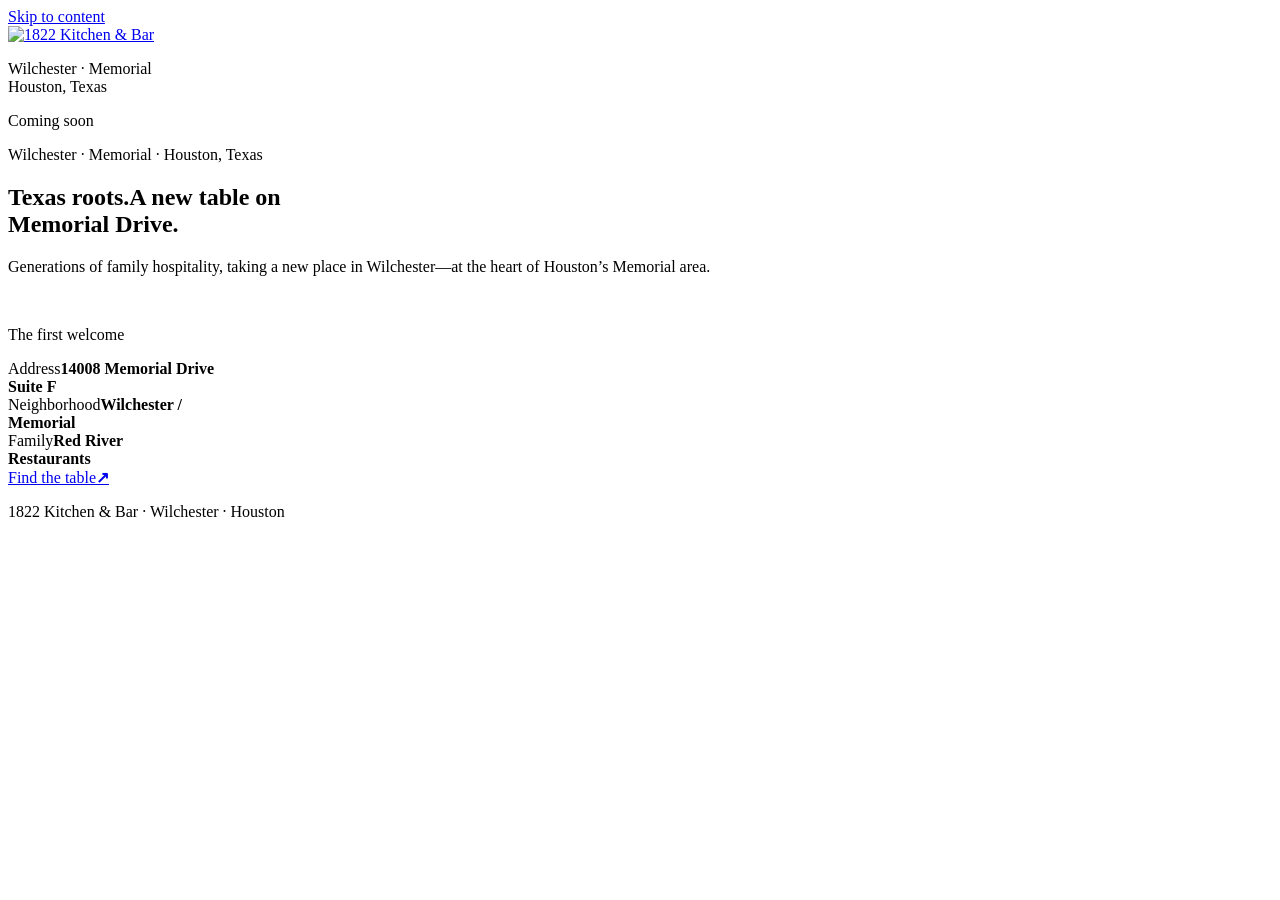
==== index.html @ 6af36ef4 "Center Wilchester in the location story" ====
<!doctype html>
<html lang="en">
<head>
  <meta charset="utf-8">
  <meta name="viewport" content="width=device-width, initial-scale=1">
  <meta name="theme-color" content="#f3efe6">
  <meta name="description" content="1822 Kitchen & Bar is coming soon to Wilchester on Memorial Drive in Houston, Texas.">
  <title>1822 Kitchen & Bar | Coming to Wilchester</title>
  <link rel="canonical" href="https://1822kitchenandbar.com/">
  <link rel="icon" href="assets/brand/favicon-drive-01.png" type="image/png">
  <link rel="preconnect" href="https://fonts.googleapis.com">
  <link rel="preconnect" href="https://fonts.gstatic.com" crossorigin>
  <link href="https://fonts.googleapis.com/css2?family=Libre+Baskerville:ital,wght@0,400;0,700;1,400&family=Manrope:wght@400;500;600&display=swap" rel="stylesheet">
  <link rel="stylesheet" href="styles.css">
</head>
<body>
  <a class="skip" href="#main">Skip to content</a>

  <main class="stage" id="main">
    <header class="masthead">
      <a class="brand" href="#main" aria-label="1822 Kitchen & Bar home">
        <img src="assets/brand/primary-badge-web.png" alt="1822 Kitchen & Bar">
      </a>
      <p class="coordinates">Wilchester · Memorial<br>Houston, Texas</p>
      <p class="opening"><span></span> Coming soon</p>
    </header>

    <section class="hero" aria-labelledby="headline">
      <div class="hero-copy">
        <p class="edition">Wilchester · Memorial · Houston, Texas</p>
        <h1 id="headline"><span>Texas roots.</span><strong>A new table on<br>Memorial Drive.</strong></h1>
        <p class="intro">Generations of family hospitality, taking a new place in Wilchester—at the heart of Houston’s Memorial area.</p>
      </div>

      <div class="portrait" data-portrait>
        <div class="portrait-surface" aria-hidden="true">
          <img src="hostess-stand.jpg" alt="" data-hostess-photo>
        </div>
        <p class="photo-note">The first welcome</p>
      </div>
    </section>

    <footer class="information">
      <div><span>Address</span><strong>14008 Memorial Drive<br>Suite F</strong></div>
      <div><span>Neighborhood</span><strong>Wilchester /<br>Memorial</strong></div>
      <div><span>Family</span><strong>Red River<br>Restaurants</strong></div>
      <a href="https://maps.google.com/?q=14008+Memorial+Drive+Suite+F+Houston+TX+77079" target="_blank" rel="noopener">
        <span>Find the table</span><b>↗</b>
      </a>
    </footer>
  </main>

  <p class="credit">1822 Kitchen &amp; Bar · Wilchester · Houston</p>
  <script src="script.js"></script>
</body>
</html>
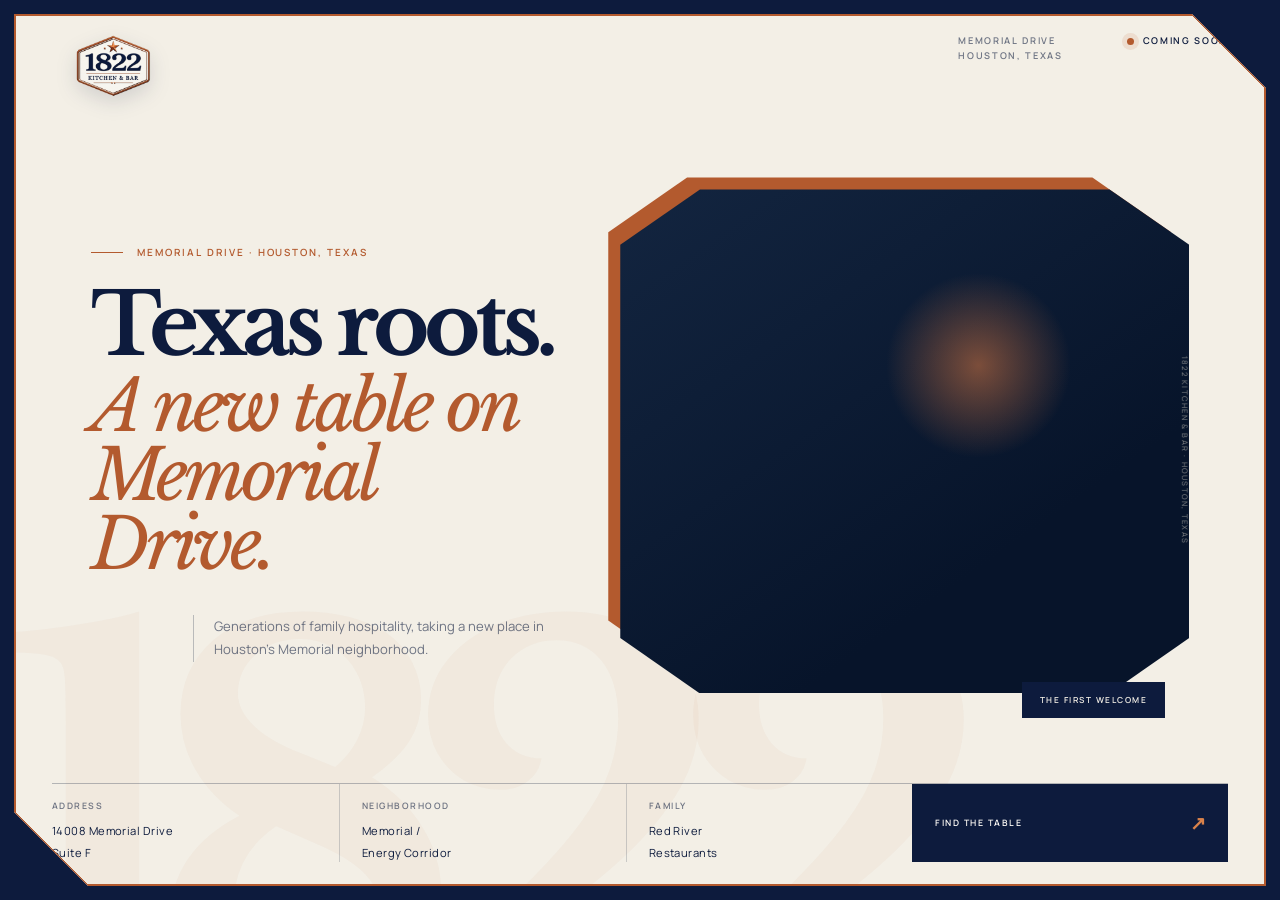
==== commit 692b11ff: "Use the official bordered badge in the header" ====
--- a/index.html
+++ b/index.html
@@ -4,8 +4,8 @@
   <meta charset="utf-8">
   <meta name="viewport" content="width=device-width, initial-scale=1">
   <meta name="theme-color" content="#f3efe6">
-  <meta name="description" content="1822 Kitchen & Bar is coming soon to Wilchester on Memorial Drive in Houston, Texas.">
-  <title>1822 Kitchen & Bar | Coming to Wilchester</title>
+  <meta name="description" content="1822 Kitchen & Bar is coming soon to Memorial Drive in Houston, Texas.">
+  <title>1822 Kitchen & Bar | Coming to Memorial</title>
   <link rel="canonical" href="https://1822kitchenandbar.com/">
   <link rel="icon" href="assets/brand/favicon-drive-01.png" type="image/png">
   <link rel="preconnect" href="https://fonts.googleapis.com">
@@ -21,15 +21,15 @@
       <a class="brand" href="#main" aria-label="1822 Kitchen & Bar home">
         <img src="assets/brand/primary-badge-web.png" alt="1822 Kitchen & Bar">
       </a>
-      <p class="coordinates">Wilchester · Memorial<br>Houston, Texas</p>
+      <p class="coordinates">Memorial Drive<br>Houston, Texas</p>
       <p class="opening"><span></span> Coming soon</p>
     </header>
 
     <section class="hero" aria-labelledby="headline">
       <div class="hero-copy">
-        <p class="edition">Wilchester · Memorial · Houston, Texas</p>
+        <p class="edition">Memorial Drive · Houston, Texas</p>
         <h1 id="headline"><span>Texas roots.</span><strong>A new table on<br>Memorial Drive.</strong></h1>
-        <p class="intro">Generations of family hospitality, taking a new place in Wilchester—at the heart of Houston’s Memorial area.</p>
+        <p class="intro">Generations of family hospitality, taking a new place in Houston’s Memorial neighborhood.</p>
       </div>
 
       <div class="portrait" data-portrait>
@@ -42,7 +42,7 @@
 
     <footer class="information">
       <div><span>Address</span><strong>14008 Memorial Drive<br>Suite F</strong></div>
-      <div><span>Neighborhood</span><strong>Wilchester /<br>Memorial</strong></div>
+      <div><span>Neighborhood</span><strong>Memorial /<br>Energy Corridor</strong></div>
       <div><span>Family</span><strong>Red River<br>Restaurants</strong></div>
       <a href="https://maps.google.com/?q=14008+Memorial+Drive+Suite+F+Houston+TX+77079" target="_blank" rel="noopener">
         <span>Find the table</span><b>↗</b>
@@ -50,7 +50,7 @@
     </footer>
   </main>
 
-  <p class="credit">1822 Kitchen &amp; Bar · Wilchester · Houston</p>
+  <p class="credit">1822 Kitchen &amp; Bar · Houston, Texas</p>
   <script src="script.js"></script>
 </body>
 </html>
--- a/styles.css
+++ b/styles.css
@@ -0,0 +1,289 @@
+:root {
+  --navy: #0d1b3d;
+  --navy-soft: #16264a;
+  --copper: #b35a2e;
+  --copper-hot: #d9824b;
+  --paper: #f3efe6;
+  --paper-light: #fffcf7;
+  --ink-muted: rgba(13, 27, 61, .58);
+  --serif: "Libre Baskerville", Georgia, serif;
+  --sans: "Manrope", Arial, sans-serif;
+}
+
+* { box-sizing: border-box; }
+html, body { margin: 0; min-height: 100%; }
+body {
+  padding: 14px;
+  color: var(--navy);
+  background: var(--navy);
+  font-family: var(--sans);
+  -webkit-font-smoothing: antialiased;
+}
+img { display: block; max-width: 100%; }
+a { color: inherit; }
+.skip { position: fixed; z-index: 20; top: 8px; left: 8px; padding: 8px 12px; background: white; transform: translateY(-150%); }
+.skip:focus { transform: none; }
+
+.stage {
+  position: relative;
+  display: grid;
+  grid-template-rows: auto 1fr auto;
+  min-height: calc(100svh - 28px);
+  overflow: hidden;
+  background: var(--paper);
+  clip-path: polygon(0 0, calc(100% - 74px) 0, 100% 74px, 100% 100%, 74px 100%, 0 calc(100% - 74px));
+}
+.stage::before {
+  content: "";
+  position: absolute;
+  z-index: 10;
+  inset: 0;
+  pointer-events: none;
+  background:
+    linear-gradient(var(--copper), var(--copper)) 0 0 / calc(100% - 74px) 2px no-repeat,
+    linear-gradient(45deg, transparent 48.8%, var(--copper) 49%, var(--copper) 51%, transparent 51.2%) 100% 0 / 74px 74px no-repeat,
+    linear-gradient(var(--copper), var(--copper)) 100% 74px / 2px calc(100% - 74px) no-repeat,
+    linear-gradient(var(--copper), var(--copper)) 74px 100% / calc(100% - 74px) 2px no-repeat,
+    linear-gradient(45deg, transparent 48.8%, var(--copper) 49%, var(--copper) 51%, transparent 51.2%) 0 100% / 74px 74px no-repeat,
+    linear-gradient(var(--copper), var(--copper)) 0 0 / 2px calc(100% - 74px) no-repeat;
+}
+.stage::after {
+  content: "1822";
+  position: absolute;
+  z-index: 0;
+  left: -2vw;
+  bottom: -10vw;
+  color: rgba(188, 94, 47, .045);
+  font: 700 min(39vw, 44rem)/.75 var(--serif);
+  letter-spacing: -.12em;
+  pointer-events: none;
+}
+
+.masthead {
+  position: relative;
+  z-index: 5;
+  display: grid;
+  grid-template-columns: 1fr auto auto;
+  align-items: start;
+  gap: clamp(24px, 5vw, 80px);
+  padding: 20px 38px 0;
+}
+.brand {
+  display: block;
+  width: 126px;
+  margin-top: -6px;
+  text-decoration: none;
+}
+.brand img {
+  width: 100%;
+  height: auto;
+  filter: drop-shadow(0 7px 10px rgba(13, 27, 61, .14));
+}
+.coordinates, .opening {
+  margin: 0;
+  font: 600 .58rem/1.6 var(--sans);
+  letter-spacing: .18em;
+  text-transform: uppercase;
+}
+.coordinates { color: var(--ink-muted); }
+.opening { display: flex; align-items: center; gap: 9px; }
+.opening span { width: 7px; height: 7px; border-radius: 50%; background: var(--copper); box-shadow: 0 0 0 5px rgba(188,94,47,.12); }
+
+.hero {
+  position: relative;
+  z-index: 2;
+  display: grid;
+  grid-template-columns: minmax(0, .9fr) minmax(500px, 1.1fr);
+  align-items: center;
+  gap: clamp(30px, 5vw, 92px);
+  padding: 20px clamp(38px, 6vw, 112px) 24px;
+}
+.hero-copy { align-self: center; padding-top: 3vh; }
+.edition {
+  display: flex;
+  align-items: center;
+  gap: 14px;
+  margin: 0 0 30px;
+  color: var(--copper);
+  font: 600 .62rem/1 var(--sans);
+  letter-spacing: .2em;
+  text-transform: uppercase;
+}
+.edition::before { content: ""; width: 32px; height: 1px; background: var(--copper); }
+h1 { margin: 0; }
+h1 span {
+  display: block;
+  margin: 0 0 .1em;
+  font: 700 clamp(3.2rem, 6.7vw, 8.2rem)/.88 var(--serif);
+  letter-spacing: -.07em;
+}
+h1 strong {
+  display: block;
+  color: var(--copper);
+  font: 400 italic clamp(2.8rem, 5.5vw, 6.7rem)/.98 var(--serif);
+  letter-spacing: -.055em;
+}
+.intro {
+  max-width: 530px;
+  margin: 36px 0 0 clamp(0px, 8vw, 130px);
+  padding-left: 20px;
+  border-left: 1px solid rgba(11,26,54,.25);
+  color: var(--ink-muted);
+  font-size: clamp(.82rem, 1vw, 1rem);
+  line-height: 1.8;
+}
+
+.portrait {
+  position: relative;
+  justify-self: end;
+  width: min(100%, 780px);
+  height: min(56vh, 580px);
+  min-height: 400px;
+  isolation: isolate;
+}
+.portrait::before {
+  content: "";
+  position: absolute;
+  z-index: -1;
+  inset: -12px 18px 18px -12px;
+  background: var(--copper);
+  clip-path: polygon(14% 0, 86% 0, 100% 11%, 100% 89%, 86% 100%, 14% 100%, 0 89%, 0 11%);
+}
+.portrait-surface {
+  position: absolute;
+  inset: 0;
+  overflow: hidden;
+  color: var(--paper-light);
+  background:
+    radial-gradient(circle at var(--glow-x, 63%) var(--glow-y, 35%), rgba(226,125,67,.52), transparent 19%),
+    linear-gradient(145deg, #132540, #07142a 70%);
+  clip-path: polygon(14% 0, 86% 0, 100% 11%, 100% 89%, 86% 100%, 14% 100%, 0 89%, 0 11%);
+}
+.portrait-surface::before {
+  content: "";
+  position: absolute;
+  inset: 0;
+  opacity: .2;
+  background-image: linear-gradient(90deg, transparent 49.8%, rgba(255,255,255,.15) 50%, transparent 50.2%), linear-gradient(transparent 49.8%, rgba(255,255,255,.1) 50%, transparent 50.2%);
+  background-size: 72px 72px;
+}
+.portrait-surface > img {
+  position: absolute;
+  z-index: 2;
+  inset: -7px;
+  width: calc(100% + 14px);
+  height: calc(100% + 14px);
+  object-fit: cover;
+  object-position: 50% 50%;
+  opacity: 0;
+  filter: saturate(.82) contrast(1.04);
+  transform: translate3d(var(--shift-x, 0), var(--shift-y, 0), 0) scale(1.018);
+  transition: opacity .7s ease, transform 1.2s cubic-bezier(.18,.72,.22,1);
+}
+.portrait.photo-ready .portrait-surface > img { opacity: 1; }
+.portrait.photo-ready .portrait-surface::after {
+  content: "";
+  position: absolute;
+  z-index: 3;
+  inset: 0;
+  background:
+    radial-gradient(circle 220px at var(--glow-x, 66%) var(--glow-y, 30%), rgba(255, 214, 170, .16), transparent 72%),
+    linear-gradient(180deg, rgba(13,27,61,.03), rgba(13,27,61,.46)),
+    radial-gradient(circle at 70% 30%, transparent, rgba(13,27,61,.22));
+  transition: background .25s linear;
+}
+.photo-note {
+  position: absolute;
+  z-index: 5;
+  right: 24px;
+  bottom: -25px;
+  margin: 0;
+  padding: 14px 18px;
+  color: var(--paper);
+  background: var(--navy);
+  font: 600 .52rem/1 var(--sans);
+  letter-spacing: .18em;
+  text-transform: uppercase;
+}
+
+.information {
+  position: relative;
+  z-index: 4;
+  display: grid;
+  grid-template-columns: repeat(3, 1fr) minmax(190px, 1.1fr);
+  margin: 0 38px 24px;
+  border-top: 1px solid rgba(11,26,54,.28);
+}
+.information > div, .information > a { padding: 18px 18px 0 0; }
+.information > div + div, .information > a { padding-left: 22px; border-left: 1px solid rgba(11,26,54,.18); }
+.information span { display: block; margin-bottom: 7px; color: var(--ink-muted); font: 600 .55rem/1 var(--sans); letter-spacing: .17em; text-transform: uppercase; }
+.information strong { font: 400 .7rem/1.55 var(--sans); letter-spacing: .04em; }
+.information > a {
+  display: flex;
+  align-items: center;
+  justify-content: space-between;
+  color: var(--paper-light);
+  background: var(--navy);
+  padding: 0 22px;
+  text-decoration: none;
+  transition: background .2s ease;
+}
+.information > a span { margin: 0; color: inherit; }
+.information > a b { color: var(--copper-hot); font-size: 1.2rem; }
+.information > a:hover { background: var(--copper); }
+.information > a:hover b { color: var(--paper-light); }
+.credit { position: fixed; right: 2px; top: 50%; margin: 0; color: rgba(238,230,216,.45); transform: translateY(-50%) rotate(90deg); transform-origin: center; font: 500 .48rem/1 var(--sans); letter-spacing: .16em; text-transform: uppercase; }
+
+@media (prefers-reduced-motion: no-preference) {
+  .masthead, .hero-copy, .portrait, .information { opacity: 0; animation: enter .9s cubic-bezier(.2,.75,.2,1) forwards; }
+  .hero-copy { animation-delay: .08s; }.portrait { animation-delay: .18s; }.information { animation-delay: .28s; }
+  .portrait-surface { animation: aperture 1.15s .18s cubic-bezier(.22,.78,.18,1) both; }
+  h1 span, h1 strong { opacity: 0; animation: headline 1s cubic-bezier(.18,.72,.22,1) forwards; }
+  h1 span { animation-delay: .12s; }
+  h1 strong { animation-delay: .22s; }
+  @keyframes enter { from { opacity: 0; transform: translateY(18px); } to { opacity: 1; transform: translateY(0); } }
+  @keyframes headline { from { opacity: 0; transform: translateY(.28em); } to { opacity: 1; transform: translateY(0); } }
+  @keyframes aperture {
+    from { clip-path: polygon(48% 48%, 52% 48%, 52% 52%, 52% 52%, 52% 52%, 48% 52%, 48% 52%, 48% 48%); }
+    to { clip-path: polygon(14% 0, 86% 0, 100% 11%, 100% 89%, 86% 100%, 14% 100%, 0 89%, 0 11%); }
+  }
+}
+
+@media (max-width: 900px) {
+  body { padding: 8px; }
+  .stage { min-height: calc(100svh - 16px); clip-path: polygon(0 0, calc(100% - 38px) 0, 100% 38px, 100% 100%, 38px 100%, 0 calc(100% - 38px)); }
+  .stage::before { background: linear-gradient(var(--copper), var(--copper)) 0 0 / calc(100% - 38px) 1px no-repeat, linear-gradient(45deg, transparent 48.4%, var(--copper) 49%, var(--copper) 51%, transparent 51.6%) 100% 0 / 38px 38px no-repeat, linear-gradient(var(--copper), var(--copper)) 100% 38px / 1px calc(100% - 38px) no-repeat, linear-gradient(var(--copper), var(--copper)) 38px 100% / calc(100% - 38px) 1px no-repeat, linear-gradient(45deg, transparent 48.4%, var(--copper) 49%, var(--copper) 51%, transparent 51.6%) 0 100% / 38px 38px no-repeat, linear-gradient(var(--copper), var(--copper)) 0 0 / 1px calc(100% - 38px) no-repeat; }
+  .masthead { grid-template-columns: 1fr auto; padding: 12px 20px 0; }
+  .brand { width: 92px; margin-top: -3px; }
+  .coordinates { display: none; }
+  .hero { grid-template-columns: 1fr; gap: 32px; padding: 24px 20px 34px; }
+  .hero-copy { padding-top: 0; }
+  .edition { margin-bottom: 20px; }
+  h1 span { font-size: clamp(3.4rem, 15vw, 5.8rem); }
+  h1 strong { font-size: clamp(2.7rem, 12vw, 4.9rem); }
+  .intro { margin: 26px 0 0 14vw; }
+  .portrait { justify-self: center; width: min(88vw, 680px); height: 48vh; min-height: 360px; }
+  .information { grid-template-columns: 1fr 1fr; margin: 0 20px 20px; }
+  .information > div:nth-child(3) { border-left: 0; }
+  .information > a { min-height: 70px; }
+  .credit { display: none; }
+}
+
+@media (max-width: 520px) {
+  .masthead { align-items: start; }
+  .opening { font-size: .52rem; }
+  .hero { padding-top: 16px; }
+  .edition { letter-spacing: .13em; }
+  h1 span { font-size: 15vw; }
+  h1 strong { font-size: 11.7vw; }
+  .intro { max-width: 280px; font-size: .75rem; }
+  .portrait { width: calc(100vw - 78px); height: 42vh; min-height: 330px; }
+  .information { grid-template-columns: 1fr 1fr; }
+  .information > div { padding-top: 14px; padding-bottom: 10px; }
+  .information > div:nth-child(3) { display: none; }
+  .information > a { grid-column: 1 / -1; border-left: 0; }
+}
+
+@media (prefers-reduced-motion: reduce) {
+  *, *::before, *::after { animation: none !important; transition: none !important; }
+}
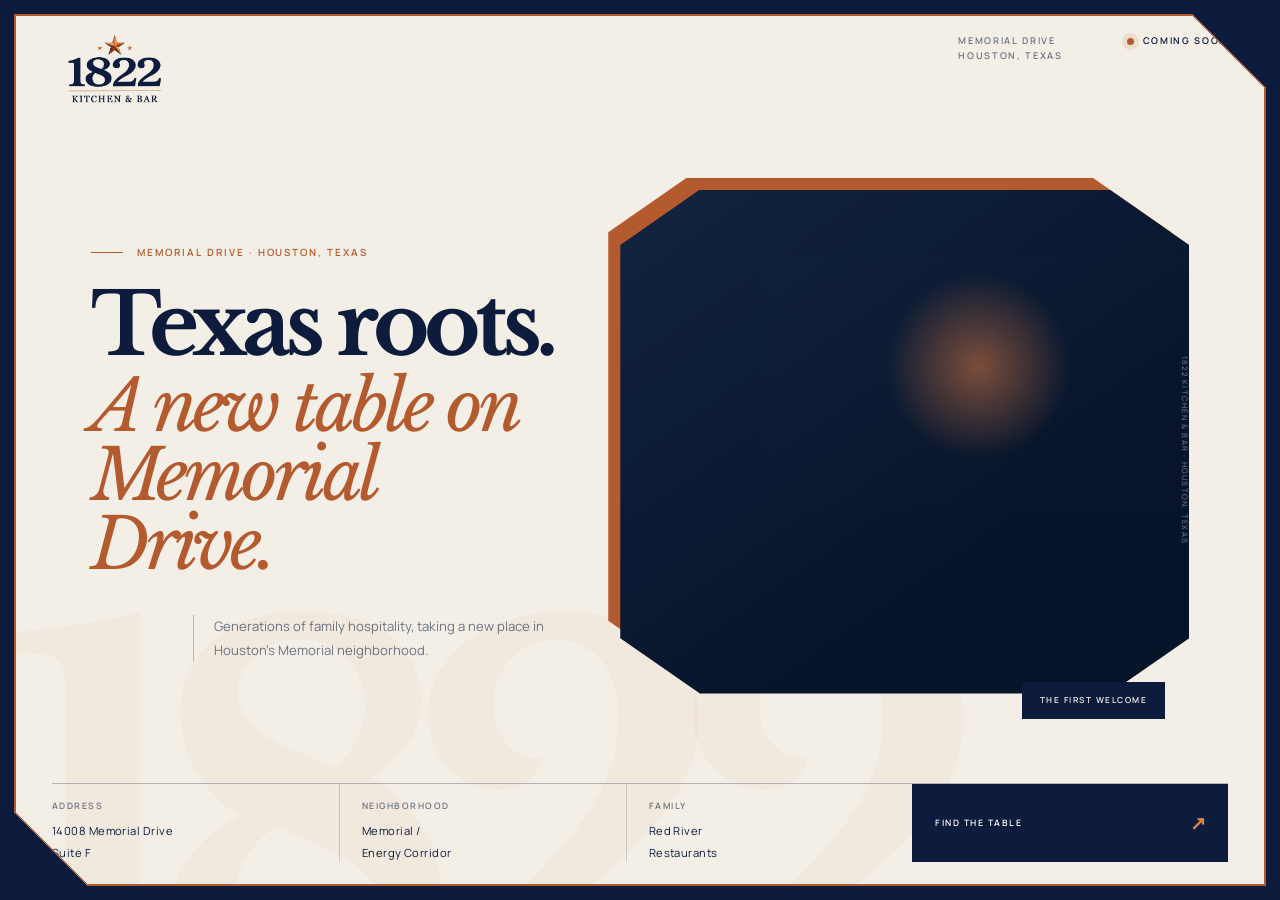
==== commit de5e11af: "Use official Drive brand-kit logo assets" ====
--- a/index.html
+++ b/index.html
@@ -19,7 +19,10 @@
   <main class="stage" id="main">
     <header class="masthead">
       <a class="brand" href="#main" aria-label="1822 Kitchen & Bar home">
-        <img src="assets/brand/primary-badge-web.png" alt="1822 Kitchen & Bar">
+        <picture>
+          <source media="(max-width: 900px)" srcset="assets/brand/mobile-01.png">
+          <img src="assets/brand/desktop-header-01.png" alt="1822 Kitchen & Bar">
+        </picture>
       </a>
       <p class="coordinates">Memorial Drive<br>Houston, Texas</p>
       <p class="opening"><span></span> Coming soon</p>
--- a/styles.css
+++ b/styles.css
@@ -70,14 +70,17 @@
 }
 .brand {
   display: block;
-  width: 126px;
-  margin-top: -6px;
+  width: 112px;
+  height: 82px;
+  margin-top: -12px;
+  overflow: hidden;
   text-decoration: none;
 }
+.brand picture { display: block; }
 .brand img {
-  width: 100%;
+  width: 350px;
+  max-width: none;
   height: auto;
-  filter: drop-shadow(0 7px 10px rgba(13, 27, 61, .14));
 }
 .coordinates, .opening {
   margin: 0;
@@ -170,15 +173,14 @@
 .portrait-surface > img {
   position: absolute;
   z-index: 2;
-  inset: -7px;
-  width: calc(100% + 14px);
-  height: calc(100% + 14px);
+  inset: 0;
+  width: 100%;
+  height: 100%;
   object-fit: cover;
   object-position: 50% 50%;
   opacity: 0;
   filter: saturate(.82) contrast(1.04);
-  transform: translate3d(var(--shift-x, 0), var(--shift-y, 0), 0) scale(1.018);
-  transition: opacity .7s ease, transform 1.2s cubic-bezier(.18,.72,.22,1);
+  transition: opacity .7s ease;
 }
 .portrait.photo-ready .portrait-surface > img { opacity: 1; }
 .portrait.photo-ready .portrait-surface::after {
@@ -186,11 +188,7 @@
   position: absolute;
   z-index: 3;
   inset: 0;
-  background:
-    radial-gradient(circle 220px at var(--glow-x, 66%) var(--glow-y, 30%), rgba(255, 214, 170, .16), transparent 72%),
-    linear-gradient(180deg, rgba(13,27,61,.03), rgba(13,27,61,.46)),
-    radial-gradient(circle at 70% 30%, transparent, rgba(13,27,61,.22));
-  transition: background .25s linear;
+  background: linear-gradient(180deg, rgba(11,26,54,.05), rgba(11,26,54,.5)), radial-gradient(circle at 70% 30%, transparent, rgba(11,26,54,.24));
 }
 .photo-note {
   position: absolute;
@@ -237,16 +235,7 @@
 @media (prefers-reduced-motion: no-preference) {
   .masthead, .hero-copy, .portrait, .information { opacity: 0; animation: enter .9s cubic-bezier(.2,.75,.2,1) forwards; }
   .hero-copy { animation-delay: .08s; }.portrait { animation-delay: .18s; }.information { animation-delay: .28s; }
-  .portrait-surface { animation: aperture 1.15s .18s cubic-bezier(.22,.78,.18,1) both; }
-  h1 span, h1 strong { opacity: 0; animation: headline 1s cubic-bezier(.18,.72,.22,1) forwards; }
-  h1 span { animation-delay: .12s; }
-  h1 strong { animation-delay: .22s; }
   @keyframes enter { from { opacity: 0; transform: translateY(18px); } to { opacity: 1; transform: translateY(0); } }
-  @keyframes headline { from { opacity: 0; transform: translateY(.28em); } to { opacity: 1; transform: translateY(0); } }
-  @keyframes aperture {
-    from { clip-path: polygon(48% 48%, 52% 48%, 52% 52%, 52% 52%, 52% 52%, 48% 52%, 48% 52%, 48% 48%); }
-    to { clip-path: polygon(14% 0, 86% 0, 100% 11%, 100% 89%, 86% 100%, 14% 100%, 0 89%, 0 11%); }
-  }
 }
 
 @media (max-width: 900px) {
@@ -254,7 +243,8 @@
   .stage { min-height: calc(100svh - 16px); clip-path: polygon(0 0, calc(100% - 38px) 0, 100% 38px, 100% 100%, 38px 100%, 0 calc(100% - 38px)); }
   .stage::before { background: linear-gradient(var(--copper), var(--copper)) 0 0 / calc(100% - 38px) 1px no-repeat, linear-gradient(45deg, transparent 48.4%, var(--copper) 49%, var(--copper) 51%, transparent 51.6%) 100% 0 / 38px 38px no-repeat, linear-gradient(var(--copper), var(--copper)) 100% 38px / 1px calc(100% - 38px) no-repeat, linear-gradient(var(--copper), var(--copper)) 38px 100% / calc(100% - 38px) 1px no-repeat, linear-gradient(45deg, transparent 48.4%, var(--copper) 49%, var(--copper) 51%, transparent 51.6%) 0 100% / 38px 38px no-repeat, linear-gradient(var(--copper), var(--copper)) 0 0 / 1px calc(100% - 38px) no-repeat; }
   .masthead { grid-template-columns: 1fr auto; padding: 12px 20px 0; }
-  .brand { width: 92px; margin-top: -3px; }
+  .brand { width: 116px; height: 59px; margin-top: -5px; }
+  .brand img { width: 154px; }
   .coordinates { display: none; }
   .hero { grid-template-columns: 1fr; gap: 32px; padding: 24px 20px 34px; }
   .hero-copy { padding-top: 0; }
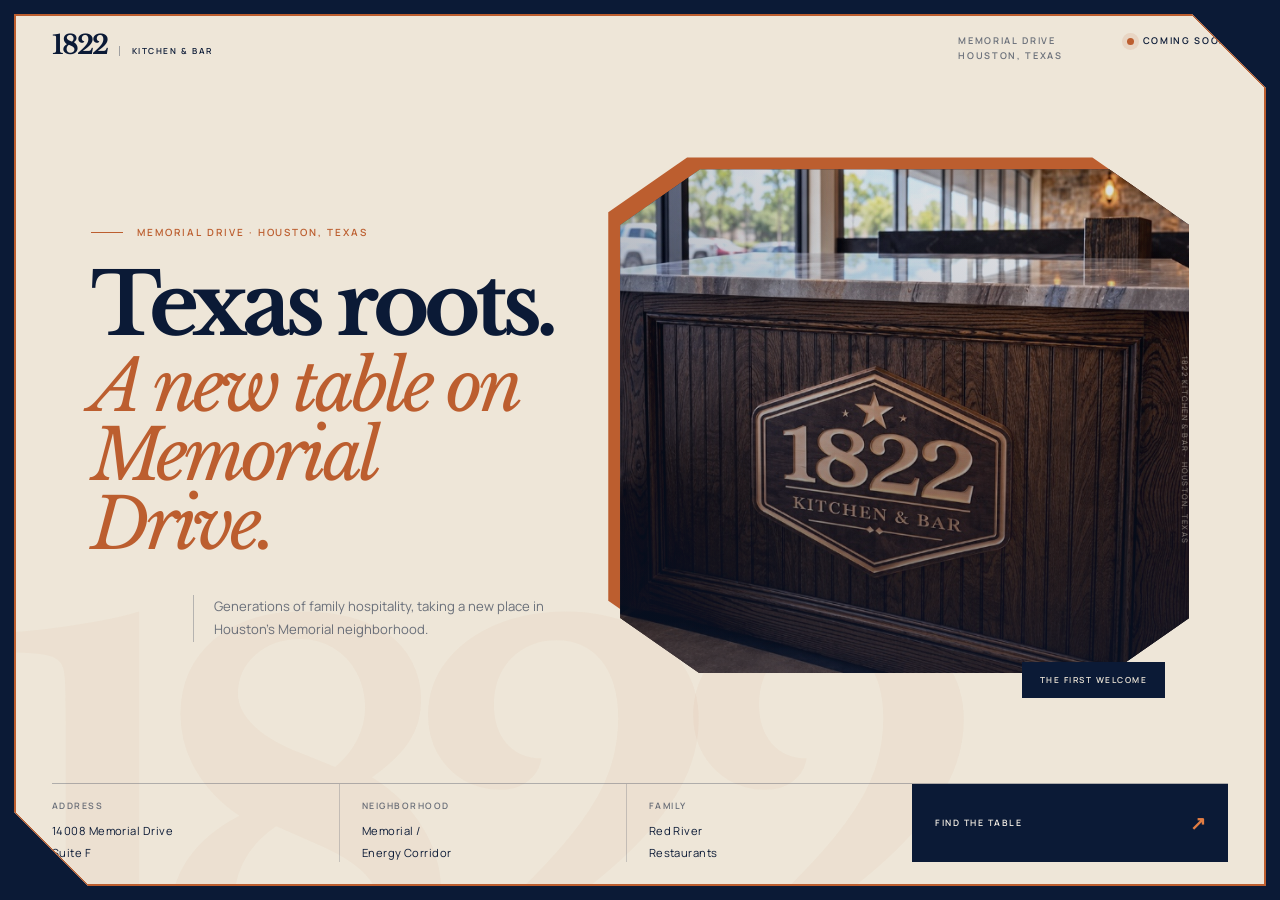
==== commit b40ff240: "Center coming-soon page on authentic storefront identity" ====
--- a/index.html
+++ b/index.html
@@ -3,11 +3,10 @@
 <head>
   <meta charset="utf-8">
   <meta name="viewport" content="width=device-width, initial-scale=1">
-  <meta name="theme-color" content="#f3efe6">
+  <meta name="theme-color" content="#eee6d8">
   <meta name="description" content="1822 Kitchen & Bar is coming soon to Memorial Drive in Houston, Texas.">
   <title>1822 Kitchen & Bar | Coming to Memorial</title>
   <link rel="canonical" href="https://1822kitchenandbar.com/">
-  <link rel="icon" href="assets/brand/favicon-drive-01.png" type="image/png">
   <link rel="preconnect" href="https://fonts.googleapis.com">
   <link rel="preconnect" href="https://fonts.gstatic.com" crossorigin>
   <link href="https://fonts.googleapis.com/css2?family=Libre+Baskerville:ital,wght@0,400;0,700;1,400&family=Manrope:wght@400;500;600&display=swap" rel="stylesheet">
@@ -19,10 +18,8 @@
   <main class="stage" id="main">
     <header class="masthead">
       <a class="brand" href="#main" aria-label="1822 Kitchen & Bar home">
-        <picture>
-          <source media="(max-width: 900px)" srcset="assets/brand/mobile-01.png">
-          <img src="assets/brand/desktop-header-01.png" alt="1822 Kitchen & Bar">
-        </picture>
+        <span class="brand-number">1822</span>
+        <span class="brand-name">Kitchen &amp; Bar</span>
       </a>
       <p class="coordinates">Memorial Drive<br>Houston, Texas</p>
       <p class="opening"><span></span> Coming soon</p>
--- a/styles.css
+++ b/styles.css
@@ -1,11 +1,11 @@
 :root {
-  --navy: #0d1b3d;
-  --navy-soft: #16264a;
-  --copper: #b35a2e;
-  --copper-hot: #d9824b;
-  --paper: #f3efe6;
-  --paper-light: #fffcf7;
-  --ink-muted: rgba(13, 27, 61, .58);
+  --navy: #0b1a36;
+  --navy-soft: #142543;
+  --copper: #bc5e2f;
+  --copper-hot: #e27d43;
+  --paper: #eee6d8;
+  --paper-light: #f7f1e7;
+  --ink-muted: rgba(11, 26, 54, .58);
   --serif: "Libre Baskerville", Georgia, serif;
   --sans: "Manrope", Arial, sans-serif;
 }
@@ -69,19 +69,15 @@
   padding: 20px 38px 0;
 }
 .brand {
-  display: block;
-  width: 112px;
-  height: 82px;
-  margin-top: -12px;
-  overflow: hidden;
+  display: inline-flex;
+  width: max-content;
+  align-items: baseline;
+  gap: 12px;
+  color: var(--navy);
   text-decoration: none;
 }
-.brand picture { display: block; }
-.brand img {
-  width: 350px;
-  max-width: none;
-  height: auto;
-}
+.brand-number { font: 700 1.65rem/.85 var(--serif); letter-spacing: -.08em; }
+.brand-name { padding-left: 12px; border-left: 1px solid rgba(11,26,54,.34); font: 600 .52rem/1.25 var(--sans); letter-spacing: .19em; text-transform: uppercase; }
 .coordinates, .opening {
   margin: 0;
   font: 600 .58rem/1.6 var(--sans);
@@ -243,8 +239,9 @@
   .stage { min-height: calc(100svh - 16px); clip-path: polygon(0 0, calc(100% - 38px) 0, 100% 38px, 100% 100%, 38px 100%, 0 calc(100% - 38px)); }
   .stage::before { background: linear-gradient(var(--copper), var(--copper)) 0 0 / calc(100% - 38px) 1px no-repeat, linear-gradient(45deg, transparent 48.4%, var(--copper) 49%, var(--copper) 51%, transparent 51.6%) 100% 0 / 38px 38px no-repeat, linear-gradient(var(--copper), var(--copper)) 100% 38px / 1px calc(100% - 38px) no-repeat, linear-gradient(var(--copper), var(--copper)) 38px 100% / calc(100% - 38px) 1px no-repeat, linear-gradient(45deg, transparent 48.4%, var(--copper) 49%, var(--copper) 51%, transparent 51.6%) 0 100% / 38px 38px no-repeat, linear-gradient(var(--copper), var(--copper)) 0 0 / 1px calc(100% - 38px) no-repeat; }
   .masthead { grid-template-columns: 1fr auto; padding: 12px 20px 0; }
-  .brand { width: 116px; height: 59px; margin-top: -5px; }
-  .brand img { width: 154px; }
+  .brand { gap: 9px; }
+  .brand-number { font-size: 1.35rem; }
+  .brand-name { padding-left: 9px; font-size: .46rem; }
   .coordinates { display: none; }
   .hero { grid-template-columns: 1fr; gap: 32px; padding: 24px 20px 34px; }
   .hero-copy { padding-top: 0; }
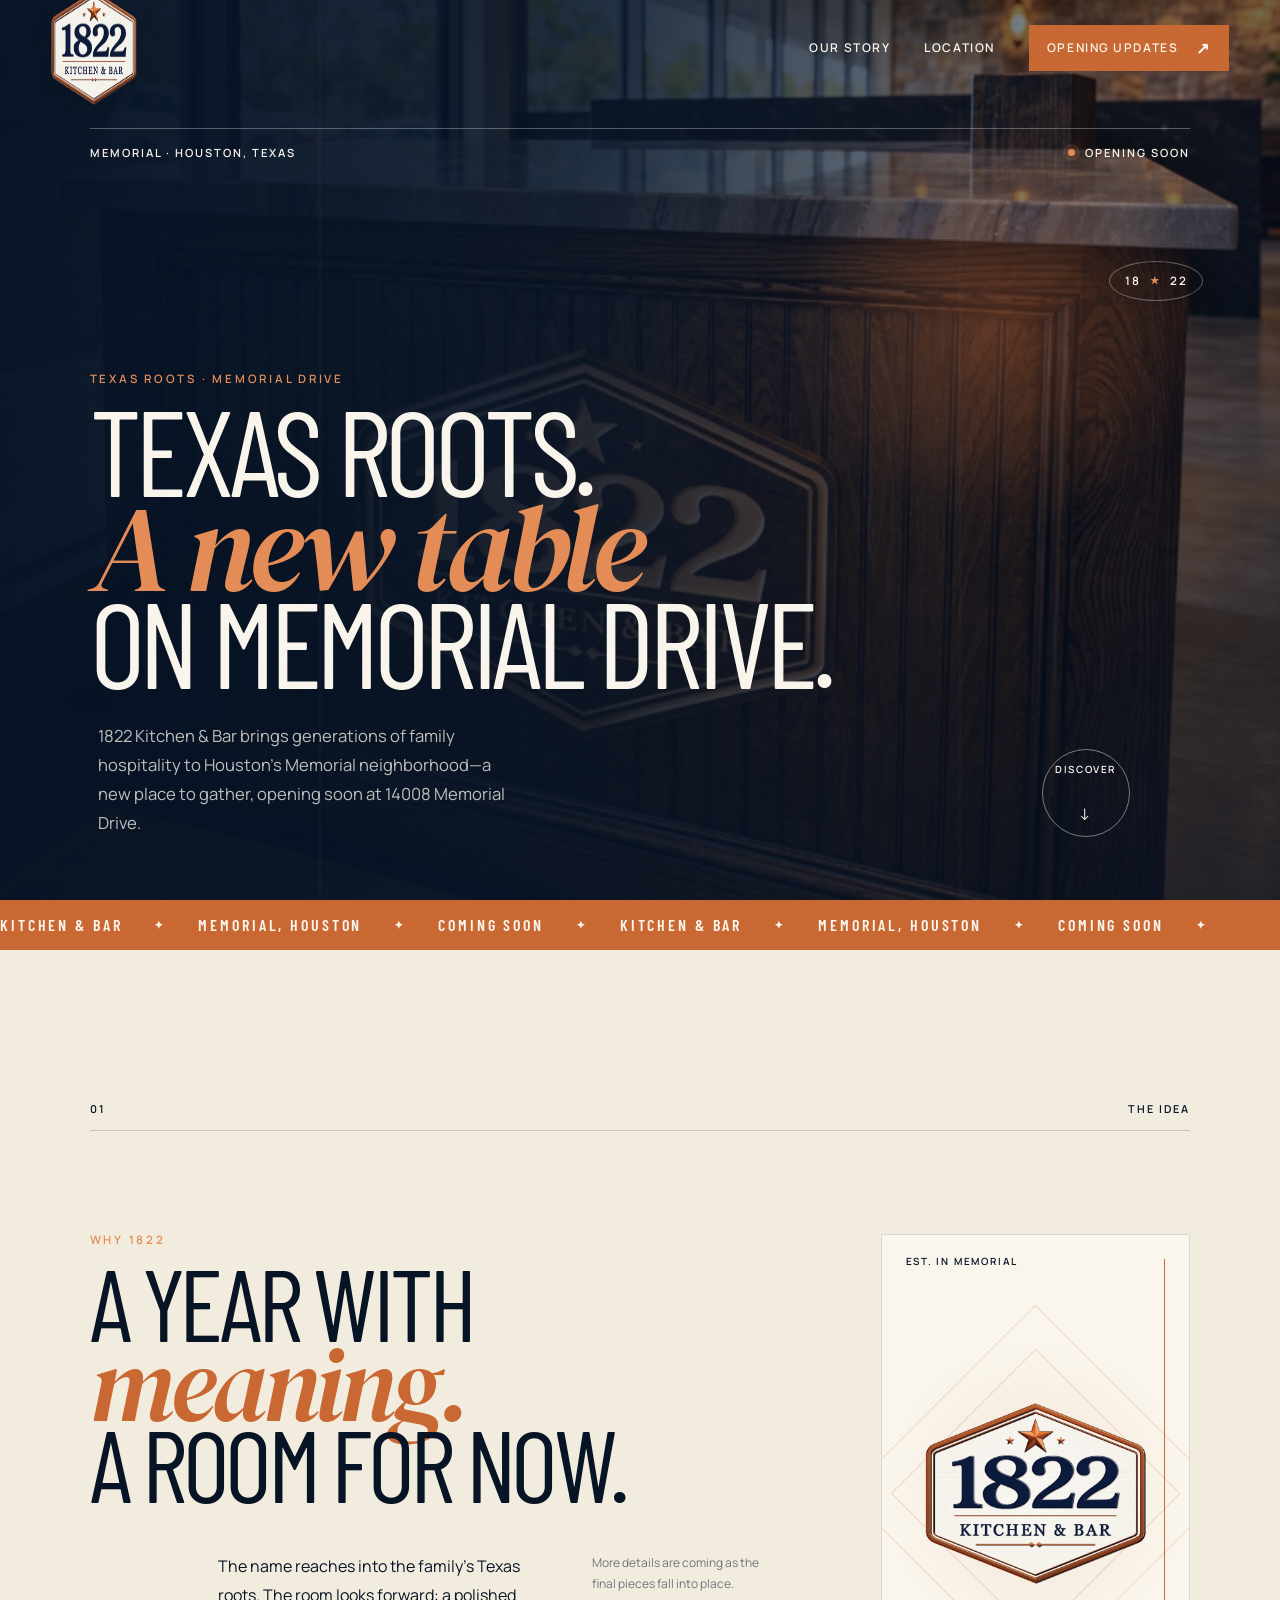
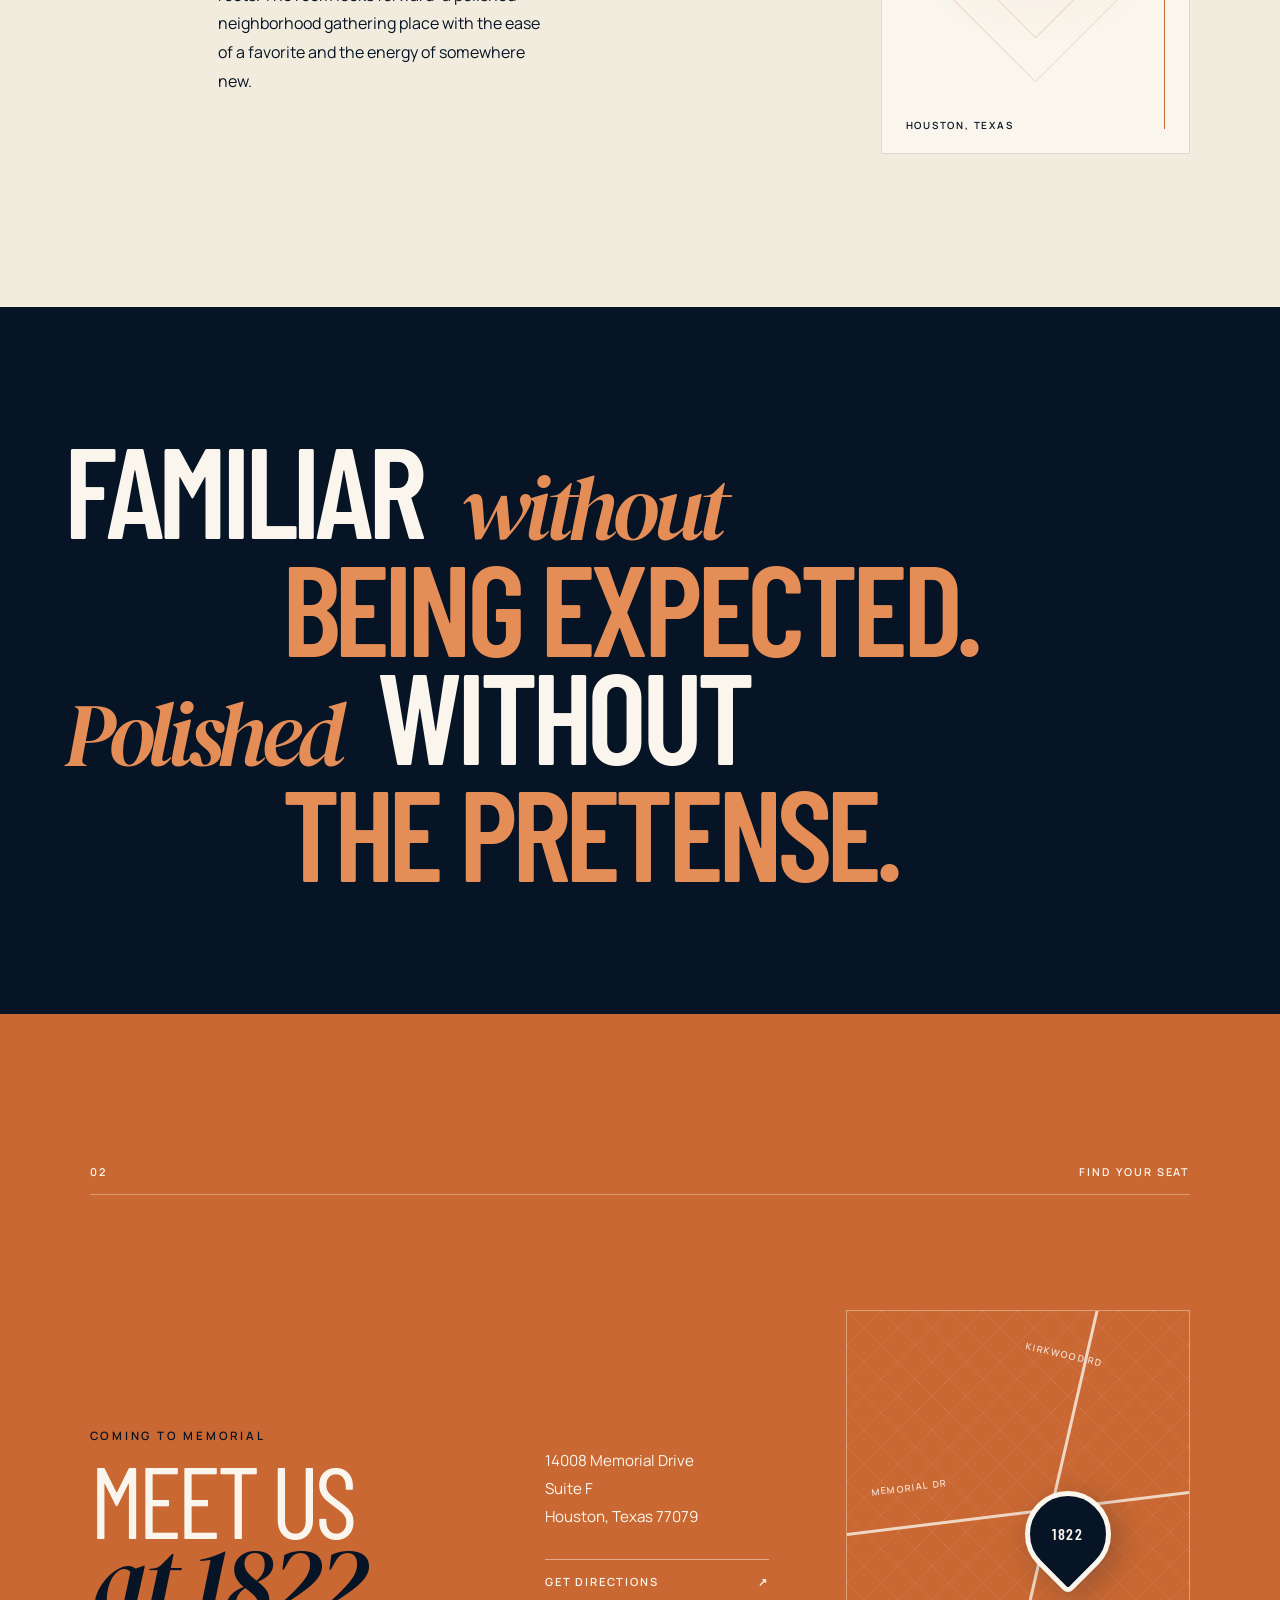
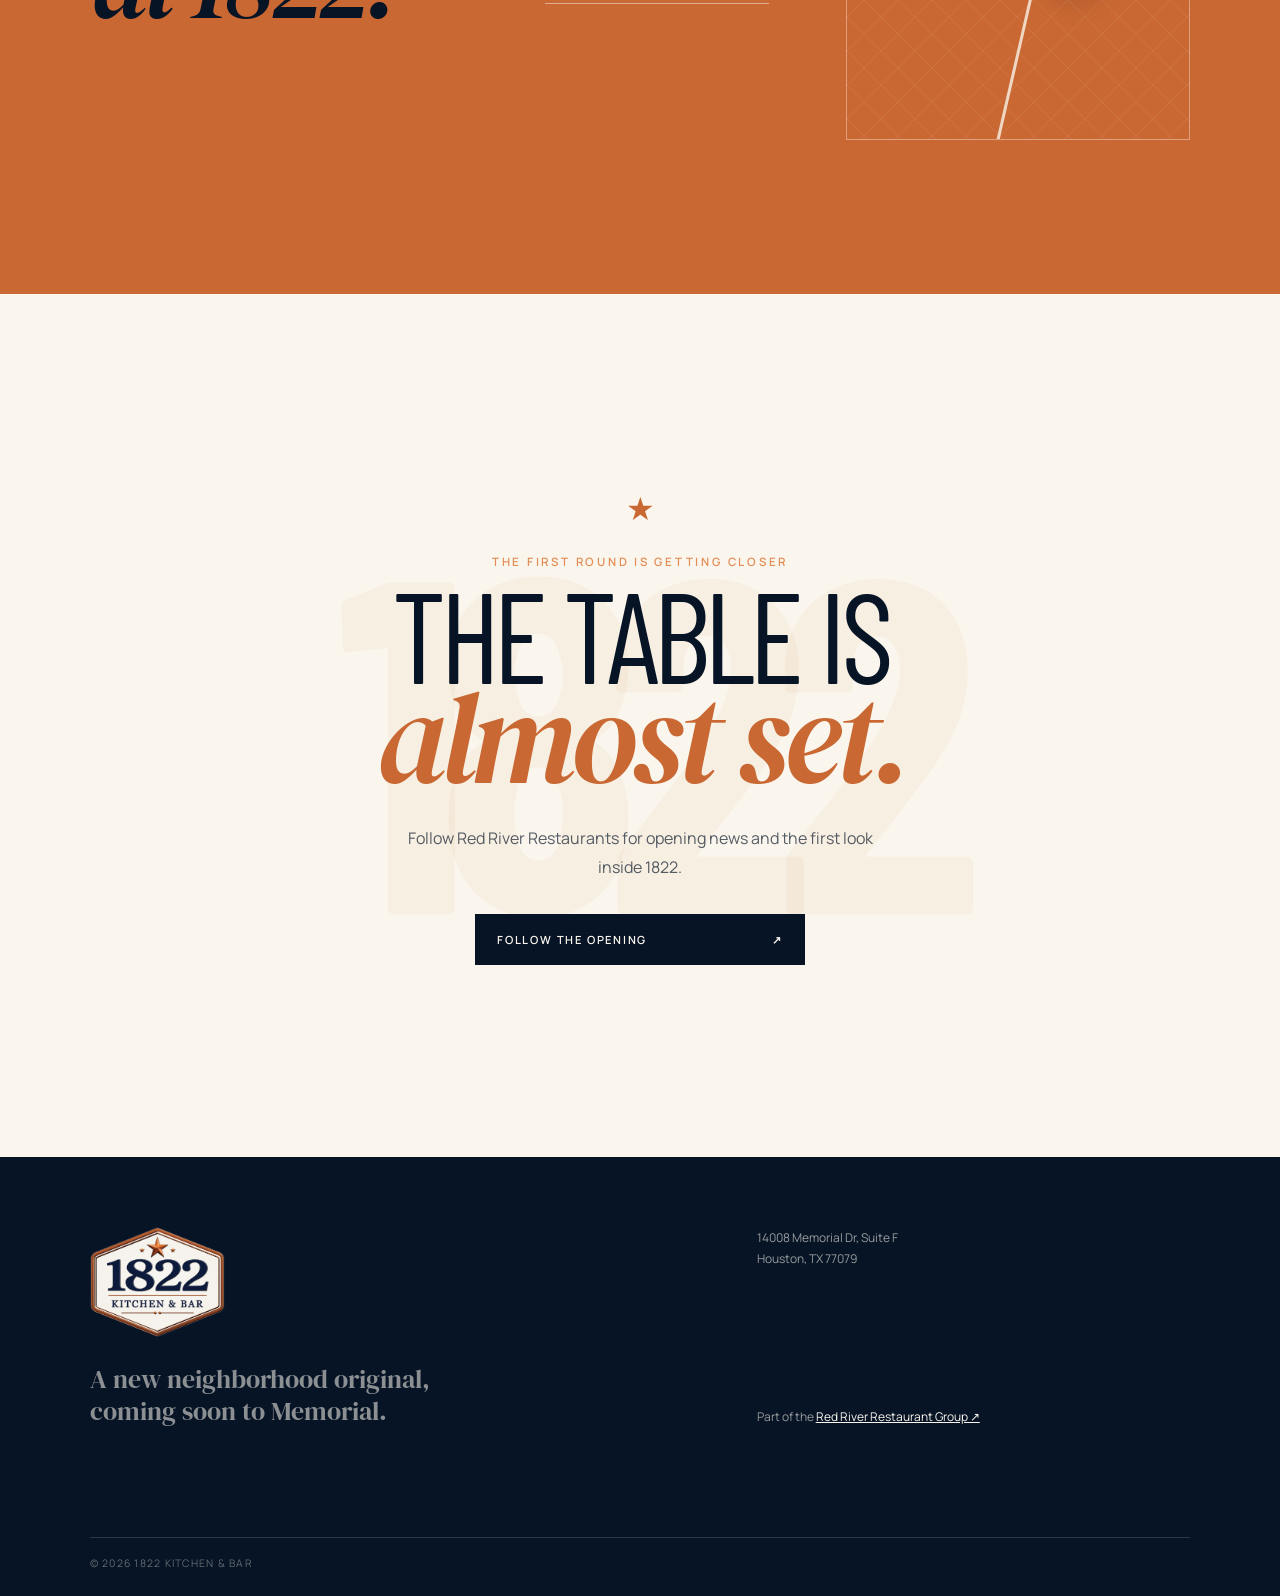
==== commit 301b10d7: "Build editorial pre-opening experience" ====
--- a/index.html
+++ b/index.html
@@ -3,54 +3,129 @@
 <head>
   <meta charset="utf-8">
   <meta name="viewport" content="width=device-width, initial-scale=1">
-  <meta name="theme-color" content="#eee6d8">
-  <meta name="description" content="1822 Kitchen & Bar is coming soon to Memorial Drive in Houston, Texas.">
-  <title>1822 Kitchen & Bar | Coming to Memorial</title>
+  <meta name="theme-color" content="#071426">
+  <meta name="description" content="1822 Kitchen & Bar is coming soon to Memorial at Kirkwood in Houston, Texas.">
+  <title>1822 Kitchen & Bar | Memorial, Houston</title>
   <link rel="canonical" href="https://1822kitchenandbar.com/">
+  <link rel="icon" href="assets/brand/favicon-32.png" type="image/png" sizes="32x32">
+  <link rel="icon" href="assets/brand/logo-icon.svg" type="image/svg+xml">
   <link rel="preconnect" href="https://fonts.googleapis.com">
   <link rel="preconnect" href="https://fonts.gstatic.com" crossorigin>
-  <link href="https://fonts.googleapis.com/css2?family=Libre+Baskerville:ital,wght@0,400;0,700;1,400&family=Manrope:wght@400;500;600&display=swap" rel="stylesheet">
+  <link href="https://fonts.googleapis.com/css2?family=Barlow+Condensed:wght@500;600;700&family=DM+Serif+Display:ital@0;1&family=Manrope:wght@400;500;600&display=swap" rel="stylesheet">
+  <script>document.documentElement.classList.add('js')</script>
   <link rel="stylesheet" href="styles.css">
 </head>
 <body>
-  <a class="skip" href="#main">Skip to content</a>
+  <a class="skip-link" href="#main">Skip to content</a>
+  <div class="grain" aria-hidden="true"></div>
 
-  <main class="stage" id="main">
-    <header class="masthead">
-      <a class="brand" href="#main" aria-label="1822 Kitchen & Bar home">
-        <span class="brand-number">1822</span>
-        <span class="brand-name">Kitchen &amp; Bar</span>
-      </a>
-      <p class="coordinates">Memorial Drive<br>Houston, Texas</p>
-      <p class="opening"><span></span> Coming soon</p>
-    </header>
+  <header class="site-header" data-header>
+    <a class="brand" href="#top" aria-label="1822 Kitchen & Bar home">
+      <img src="1822-logo.png" alt="" width="140" height="115">
+    </a>
+    <nav class="desktop-nav" aria-label="Primary navigation">
+      <a href="#story">Our story</a>
+      <a href="#location">Location</a>
+      <a class="nav-cta" href="https://redriverrestaurants.com/" target="_blank" rel="noopener">Opening updates <span>↗</span></a>
+    </nav>
+    <button class="menu-toggle" type="button" aria-expanded="false" aria-controls="mobile-nav" data-menu-toggle>
+      <span>Menu</span><i></i><i></i>
+    </button>
+  </header>
+  <nav class="mobile-nav" id="mobile-nav" aria-label="Mobile navigation" data-mobile-nav>
+    <a href="#story">Our story</a>
+    <a href="#location">Location</a>
+    <a href="https://redriverrestaurants.com/" target="_blank" rel="noopener">Opening updates ↗</a>
+  </nav>
 
-    <section class="hero" aria-labelledby="headline">
+  <main id="main">
+    <section class="hero" id="top" aria-labelledby="hero-title">
+      <div class="hero-media" role="img" aria-label="1822 Kitchen and Bar is preparing to open in Memorial">
+        <div class="hero-photo" aria-hidden="true"></div>
+        <div class="hero-wash" aria-hidden="true"></div>
+        <div class="hero-lines" aria-hidden="true"></div>
+      </div>
+      <div class="hero-topline reveal">
+        <span>Memorial · Houston, Texas</span>
+        <span class="status"><i></i> Opening soon</span>
+      </div>
       <div class="hero-copy">
-        <p class="edition">Memorial Drive · Houston, Texas</p>
-        <h1 id="headline"><span>Texas roots.</span><strong>A new table on<br>Memorial Drive.</strong></h1>
-        <p class="intro">Generations of family hospitality, taking a new place in Houston’s Memorial neighborhood.</p>
+        <p class="kicker reveal">Texas roots · Memorial Drive</p>
+        <h1 id="hero-title" class="reveal">Texas roots.<br><em>A new table</em><br>on Memorial Drive.</h1>
+        <div class="hero-bottom reveal">
+          <p>1822 Kitchen &amp; Bar brings generations of family hospitality to Houston’s Memorial neighborhood—a new place to gather, opening soon at 14008 Memorial Drive.</p>
+          <a class="circle-link" href="#story" aria-label="Discover 1822"><span>Discover</span><b aria-hidden="true">↓</b></a>
+        </div>
       </div>
+      <div class="hero-badge reveal" aria-hidden="true"><span>18</span><i>★</i><span>22</span></div>
+    </section>
 
-      <div class="portrait" data-portrait>
-        <div class="portrait-surface" aria-hidden="true">
-          <img src="hostess-stand.jpg" alt="" data-hostess-photo>
+    <div class="ticker" aria-label="1822 Kitchen and Bar, Memorial Houston, coming soon">
+      <div class="ticker-track">
+        <span>Kitchen &amp; Bar</span><i>✦</i><span>Memorial, Houston</span><i>✦</i><span>Coming Soon</span><i>✦</i>
+        <span aria-hidden="true">Kitchen &amp; Bar</span><i aria-hidden="true">✦</i><span aria-hidden="true">Memorial, Houston</span><i aria-hidden="true">✦</i><span aria-hidden="true">Coming Soon</span><i aria-hidden="true">✦</i>
+      </div>
+    </div>
+
+    <section class="story section" id="story" aria-labelledby="story-title">
+      <div class="section-index reveal"><span>01</span><span>The idea</span></div>
+      <div class="story-copy">
+        <p class="eyebrow reveal">Why 1822</p>
+        <h2 id="story-title" class="reveal">A year with<br><em>meaning.</em><br>A room for now.</h2>
+        <div class="story-note reveal">
+          <p>The name reaches into the family’s Texas roots. The room looks forward: a polished neighborhood gathering place with the ease of a favorite and the energy of somewhere new.</p>
+          <p class="fineprint">More details are coming as the final pieces fall into place.</p>
         </div>
-        <p class="photo-note">The first welcome</p>
+      </div>
+      <div class="brand-card reveal" aria-label="1822 Kitchen and Bar brand mark">
+        <span class="brand-card-label">Est. in Memorial</span>
+        <img src="1822-logo.png" alt="1822 Kitchen & Bar">
+        <span class="brand-card-rule"></span>
+        <span class="brand-card-city">Houston, Texas</span>
       </div>
     </section>
 
-    <footer class="information">
-      <div><span>Address</span><strong>14008 Memorial Drive<br>Suite F</strong></div>
-      <div><span>Neighborhood</span><strong>Memorial /<br>Energy Corridor</strong></div>
-      <div><span>Family</span><strong>Red River<br>Restaurants</strong></div>
-      <a href="https://maps.google.com/?q=14008+Memorial+Drive+Suite+F+Houston+TX+77079" target="_blank" rel="noopener">
-        <span>Find the table</span><b>↗</b>
-      </a>
-    </footer>
+    <section class="manifesto" aria-label="1822 brand statement">
+      <div class="manifesto-line reveal"><span>Familiar</span><i>without</i></div>
+      <div class="manifesto-line indent reveal"><span>being expected.</span></div>
+      <div class="manifesto-line reveal"><i>Polished</i><span>without</span></div>
+      <div class="manifesto-line indent reveal"><span>the pretense.</span></div>
+    </section>
+
+    <section class="location section" id="location" aria-labelledby="location-title">
+      <div class="section-index light reveal"><span>02</span><span>Find your seat</span></div>
+      <div class="location-grid">
+        <div class="location-heading">
+          <p class="eyebrow light reveal">Coming to Memorial</p>
+          <h2 id="location-title" class="reveal">Meet us<br><em>at 1822.</em></h2>
+        </div>
+        <div class="address reveal">
+          <span>14008 Memorial Drive</span><span>Suite F</span><span>Houston, Texas 77079</span>
+          <a href="https://maps.google.com/?q=14008+Memorial+Dr+Suite+F+Houston+TX+77079" target="_blank" rel="noopener">Get directions <b>↗</b></a>
+        </div>
+        <div class="location-art reveal" aria-hidden="true">
+          <span class="map-road road-one">Memorial Dr</span><span class="map-road road-two">Kirkwood Rd</span><span class="map-marker"></span><i class="route horizontal"></i><i class="route vertical"></i>
+        </div>
+      </div>
+    </section>
+
+    <section class="closing" aria-labelledby="closing-title">
+      <div class="closing-mark reveal" aria-hidden="true">★</div>
+      <p class="eyebrow reveal">The first round is getting closer</p>
+      <h2 id="closing-title" class="reveal">The table is<br><em>almost set.</em></h2>
+      <p class="closing-copy reveal">Follow Red River Restaurants for opening news and the first look inside 1822.</p>
+      <a class="button reveal" href="https://redriverrestaurants.com/" target="_blank" rel="noopener"><span>Follow the opening</span><b>↗</b></a>
+    </section>
   </main>
 
-  <p class="credit">1822 Kitchen &amp; Bar · Houston, Texas</p>
+  <footer>
+    <div class="footer-brand"><img src="1822-logo.png" alt="1822 Kitchen & Bar"><p>A new neighborhood original,<br>coming soon to Memorial.</p></div>
+    <div class="footer-meta">
+      <a href="https://maps.google.com/?q=14008+Memorial+Dr+Suite+F+Houston+TX+77079" target="_blank" rel="noopener">14008 Memorial Dr, Suite F<br>Houston, TX 77079</a>
+      <p>Part of the <a href="https://redriverrestaurants.com/" target="_blank" rel="noopener">Red River Restaurant Group ↗</a></p>
+    </div>
+    <p class="copyright">© <span data-year></span> 1822 Kitchen &amp; Bar</p>
+  </footer>
   <script src="script.js"></script>
 </body>
 </html>
--- a/styles.css
+++ b/styles.css
@@ -1,276 +1,178 @@
 :root {
-  --navy: #0b1a36;
-  --navy-soft: #142543;
-  --copper: #bc5e2f;
-  --copper-hot: #e27d43;
-  --paper: #eee6d8;
-  --paper-light: #f7f1e7;
-  --ink-muted: rgba(11, 26, 54, .58);
-  --serif: "Libre Baskerville", Georgia, serif;
-  --sans: "Manrope", Arial, sans-serif;
+  --ink: #071426;
+  --ink-soft: #0d2037;
+  --bone: #f2ecdf;
+  --paper: #faf6ed;
+  --copper: #c96832;
+  --copper-light: #e58d57;
+  --line: rgba(7, 20, 38, .18);
+  --sans: "Manrope", sans-serif;
+  --condensed: "Barlow Condensed", sans-serif;
+  --serif: "DM Serif Display", serif;
 }
 
 * { box-sizing: border-box; }
-html, body { margin: 0; min-height: 100%; }
-body {
-  padding: 14px;
-  color: var(--navy);
-  background: var(--navy);
-  font-family: var(--sans);
-  -webkit-font-smoothing: antialiased;
-}
+html { scroll-behavior: smooth; }
+body { margin: 0; overflow-x: hidden; background: var(--bone); color: var(--ink); font-family: var(--sans); -webkit-font-smoothing: antialiased; }
+a { color: inherit; }
 img { display: block; max-width: 100%; }
-a { color: inherit; }
-.skip { position: fixed; z-index: 20; top: 8px; left: 8px; padding: 8px 12px; background: white; transform: translateY(-150%); }
-.skip:focus { transform: none; }
+button, a { -webkit-tap-highlight-color: transparent; }
 
-.stage {
-  position: relative;
-  display: grid;
-  grid-template-rows: auto 1fr auto;
-  min-height: calc(100svh - 28px);
-  overflow: hidden;
-  background: var(--paper);
-  clip-path: polygon(0 0, calc(100% - 74px) 0, 100% 74px, 100% 100%, 74px 100%, 0 calc(100% - 74px));
-}
-.stage::before {
-  content: "";
-  position: absolute;
-  z-index: 10;
-  inset: 0;
-  pointer-events: none;
-  background:
-    linear-gradient(var(--copper), var(--copper)) 0 0 / calc(100% - 74px) 2px no-repeat,
-    linear-gradient(45deg, transparent 48.8%, var(--copper) 49%, var(--copper) 51%, transparent 51.2%) 100% 0 / 74px 74px no-repeat,
-    linear-gradient(var(--copper), var(--copper)) 100% 74px / 2px calc(100% - 74px) no-repeat,
-    linear-gradient(var(--copper), var(--copper)) 74px 100% / calc(100% - 74px) 2px no-repeat,
-    linear-gradient(45deg, transparent 48.8%, var(--copper) 49%, var(--copper) 51%, transparent 51.2%) 0 100% / 74px 74px no-repeat,
-    linear-gradient(var(--copper), var(--copper)) 0 0 / 2px calc(100% - 74px) no-repeat;
-}
-.stage::after {
-  content: "1822";
-  position: absolute;
-  z-index: 0;
-  left: -2vw;
-  bottom: -10vw;
-  color: rgba(188, 94, 47, .045);
-  font: 700 min(39vw, 44rem)/.75 var(--serif);
-  letter-spacing: -.12em;
-  pointer-events: none;
+.skip-link { position: fixed; top: 12px; left: 12px; z-index: 1000; padding: 10px 14px; background: var(--paper); transform: translateY(-160%); }
+.skip-link:focus { transform: none; }
+.grain { position: fixed; inset: 0; z-index: 100; pointer-events: none; opacity: .14; mix-blend-mode: multiply; background-image: url("data:image/svg+xml,%3Csvg viewBox='0 0 180 180' xmlns='http://www.w3.org/2000/svg'%3E%3Cfilter id='n'%3E%3CfeTurbulence type='fractalNoise' baseFrequency='.92' numOctaves='3' stitchTiles='stitch'/%3E%3C/filter%3E%3Crect width='100%25' height='100%25' filter='url(%23n)' opacity='.24'/%3E%3C/svg%3E"); }
+
+.site-header { position: fixed; inset: 0 0 auto; z-index: 50; display: flex; align-items: center; justify-content: space-between; height: 96px; padding: 12px clamp(24px, 4vw, 68px); color: var(--paper); transition: height .35s ease, background .35s ease, color .35s ease, border-color .35s ease; border-bottom: 1px solid transparent; }
+.site-header.scrolled { height: 76px; color: var(--ink); background: rgba(250, 246, 237, .93); backdrop-filter: blur(16px); border-color: var(--line); }
+.brand { width: 86px; }
+.brand img { width: 100%; filter: drop-shadow(0 5px 8px rgba(0,0,0,.2)); }
+.desktop-nav { display: flex; align-items: center; gap: 34px; }
+.desktop-nav a { font: 600 .75rem/1 var(--sans); letter-spacing: .13em; text-decoration: none; text-transform: uppercase; }
+.desktop-nav a:not(.nav-cta) { position: relative; }
+.desktop-nav a:not(.nav-cta)::after { content: ""; position: absolute; left: 0; bottom: -7px; width: 100%; height: 1px; background: currentColor; transform: scaleX(0); transform-origin: right; transition: transform .25s ease; }
+.desktop-nav a:hover::after { transform: scaleX(1); transform-origin: left; }
+.nav-cta { display: flex; align-items: center; gap: 18px; padding: 15px 18px; color: var(--paper); background: var(--copper); }
+.nav-cta span { font-size: 1rem; }
+.menu-toggle, .mobile-nav { display: none; }
+
+.hero { position: relative; display: flex; min-height: 100svh; overflow: hidden; color: var(--paper); background: var(--ink); }
+.hero-media, .hero-photo, .hero-wash, .hero-lines { position: absolute; inset: 0; }
+.hero-photo { background-image: linear-gradient(100deg, rgba(7,20,38,.98) 0%, rgba(7,20,38,.78) 42%, rgba(7,20,38,.2) 78%, rgba(7,20,38,.45) 100%), url("hostess-stand.jpg"); background-position: center; background-size: cover; transform: scale(1.035); animation: settle 1.8s cubic-bezier(.2,.7,.2,1) both; }
+.hero-wash { background: radial-gradient(circle at 78% 36%, rgba(201,104,50,.34), transparent 18%), radial-gradient(circle at 80% 45%, rgba(7,20,38,0) 0 18%, rgba(7,20,38,.34) 62%), linear-gradient(180deg, rgba(7,20,38,.25), rgba(7,20,38,.68)); }
+.hero-lines { opacity: .17; background-image: linear-gradient(90deg, transparent calc(25% - 1px), rgba(255,255,255,.25) 25%, transparent calc(25% + 1px), transparent calc(75% - 1px), rgba(255,255,255,.25) 75%, transparent calc(75% + 1px)); }
+.hero-topline { position: absolute; z-index: 2; top: 128px; left: clamp(24px, 7vw, 120px); right: clamp(24px, 7vw, 120px); display: flex; justify-content: space-between; padding-top: 18px; border-top: 1px solid rgba(255,255,255,.3); font: 600 .7rem/1 var(--sans); letter-spacing: .18em; text-transform: uppercase; }
+.status { display: flex; align-items: center; gap: 10px; }
+.status i { width: 7px; height: 7px; border-radius: 50%; background: var(--copper-light); box-shadow: 0 0 0 5px rgba(229,141,87,.14); animation: pulse 2s infinite; }
+.hero-copy { position: relative; z-index: 2; align-self: flex-end; width: min(1040px, calc(100% - 48px)); margin: 0 0 clamp(44px, 7vh, 86px) clamp(24px, 7vw, 120px); }
+.kicker, .eyebrow { margin: 0 0 18px; color: var(--copper-light); font: 600 .72rem/1 var(--sans); letter-spacing: .24em; text-transform: uppercase; }
+.hero h1, .story h2, .location h2, .closing h2 { margin: 0; font: 400 clamp(4.5rem, 9.5vw, 10rem)/.76 var(--condensed); letter-spacing: -.045em; text-transform: uppercase; }
+.hero h1 em, .story h2 em, .location h2 em, .closing h2 em { font-family: var(--serif); font-weight: 400; text-transform: none; }
+.hero h1 em { color: var(--copper-light); }
+.hero-bottom { display: grid; grid-template-columns: minmax(250px, 420px) auto; align-items: end; gap: 40px; margin-top: 34px; padding-left: 8px; }
+.hero-bottom p { margin: 0; color: rgba(250,246,237,.76); font-size: clamp(.92rem, 1.3vw, 1.08rem); line-height: 1.75; }
+.circle-link { display: grid; place-items: center; width: 88px; aspect-ratio: 1; margin-left: auto; border: 1px solid rgba(255,255,255,.44); border-radius: 50%; font: 600 .62rem/1 var(--sans); letter-spacing: .16em; text-decoration: none; text-transform: uppercase; transition: background .3s ease, color .3s ease, transform .3s ease; }
+.circle-link b { font-size: 1rem; font-weight: 400; }
+.circle-link:hover { color: var(--ink); background: var(--paper); transform: rotate(-6deg); }
+.hero-badge { position: absolute; z-index: 2; right: clamp(24px, 6vw, 100px); top: 29%; display: grid; grid-template-columns: auto auto auto; align-items: center; gap: 10px; padding: 13px 15px; border: 1px solid rgba(255,255,255,.32); border-radius: 50%; transform: rotate(8deg); font: 600 .72rem/1 var(--sans); letter-spacing: .12em; }
+.hero-badge i { color: var(--copper-light); font-style: normal; font-size: .6rem; }
+
+.ticker { overflow: hidden; color: var(--paper); background: var(--copper); }
+.ticker-track { display: flex; align-items: center; gap: 32px; width: max-content; padding: 17px 0; animation: marquee 24s linear infinite; font: 600 1rem/1 var(--condensed); letter-spacing: .18em; text-transform: uppercase; }
+.ticker-track span { min-width: max-content; }
+.ticker-track i { font-style: normal; font-size: .66rem; }
+
+.section { padding: clamp(90px, 12vw, 180px) clamp(24px, 7vw, 120px); }
+.section-index { display: flex; justify-content: space-between; padding-bottom: 16px; border-bottom: 1px solid var(--line); font: 600 .68rem/1 var(--sans); letter-spacing: .18em; text-transform: uppercase; }
+.story { position: relative; display: grid; grid-template-columns: minmax(0, 1.6fr) minmax(250px, .72fr); gap: clamp(50px, 8vw, 140px); background: var(--bone); }
+.story .section-index { grid-column: 1 / -1; }
+.story h2 { font-size: clamp(4.2rem, 8vw, 8.4rem); color: var(--ink); }
+.story h2 em { color: var(--copper); }
+.story-note { display: grid; grid-template-columns: 1.4fr .8fr; gap: 48px; margin-top: 50px; padding-left: clamp(0px, 10vw, 160px); }
+.story-note p { margin: 0; font-size: 1rem; line-height: 1.8; }
+.story-note .fineprint { color: rgba(7,20,38,.55); font-size: .75rem; }
+.brand-card { position: relative; display: flex; flex-direction: column; align-items: center; justify-content: center; min-height: 520px; padding: 50px 30px; overflow: hidden; background: radial-gradient(circle at center, rgba(201,104,50,.13), transparent 50%), var(--paper); border: 1px solid rgba(7,20,38,.13); }
+.brand-card::before, .brand-card::after { content: ""; position: absolute; width: 86%; aspect-ratio: 1; border: 1px solid rgba(201,104,50,.22); transform: rotate(45deg); }
+.brand-card::after { width: 66%; }
+.brand-card img { position: relative; z-index: 2; width: min(340px, 90%); }
+.brand-card-label, .brand-card-city { position: absolute; z-index: 2; left: 24px; font: 600 .62rem/1 var(--sans); letter-spacing: .18em; text-transform: uppercase; }
+.brand-card-label { top: 22px; }
+.brand-card-city { bottom: 22px; }
+.brand-card-rule { position: absolute; right: 24px; top: 24px; bottom: 24px; width: 1px; background: var(--copper); }
+
+.manifesto { padding: clamp(80px, 10vw, 150px) clamp(24px, 5vw, 80px); overflow: hidden; color: var(--paper); background: var(--ink); }
+.manifesto-line { display: flex; align-items: baseline; gap: clamp(18px, 3vw, 44px); width: max-content; font: 600 clamp(4rem, 10vw, 10.5rem)/.84 var(--condensed); letter-spacing: -.045em; text-transform: uppercase; }
+.manifesto-line.indent { margin-left: 17vw; color: var(--copper-light); }
+.manifesto-line i { font: 400 italic clamp(3rem, 7vw, 7.5rem)/1 var(--serif); text-transform: none; color: var(--copper-light); }
+
+.location { color: var(--paper); background: var(--copper); }
+.section-index.light { border-color: rgba(255,255,255,.32); }
+.location-grid { display: grid; grid-template-columns: 1.1fr .65fr 1fr; align-items: center; gap: clamp(40px, 6vw, 100px); margin-top: clamp(70px, 9vw, 130px); }
+.eyebrow.light { color: var(--ink); }
+.location h2 { font-size: clamp(4.8rem, 8vw, 8.6rem); }
+.location h2 em { color: var(--ink); }
+.address { display: flex; flex-direction: column; font-size: .95rem; line-height: 1.85; }
+.address a { display: flex; justify-content: space-between; margin-top: 28px; padding: 16px 0; border-top: 1px solid rgba(255,255,255,.45); border-bottom: 1px solid rgba(255,255,255,.45); font: 600 .7rem/1 var(--sans); letter-spacing: .16em; text-decoration: none; text-transform: uppercase; }
+.location-art { position: relative; min-height: 430px; overflow: hidden; border: 1px solid rgba(255,255,255,.36); background: linear-gradient(45deg, transparent 49.5%, rgba(255,255,255,.08) 50%, transparent 50.5%), linear-gradient(-45deg, transparent 49.5%, rgba(255,255,255,.08) 50%, transparent 50.5%); background-size: 34px 34px; }
+.route { position: absolute; display: block; background: var(--paper); opacity: .78; }
+.route.horizontal { left: -5%; right: -5%; top: 47%; height: 3px; transform: rotate(-7deg); }
+.route.vertical { top: -5%; bottom: -5%; left: 58%; width: 3px; transform: rotate(13deg); }
+.map-marker { position: absolute; z-index: 2; top: 42%; left: 52%; display: grid; place-items: center; width: 86px; aspect-ratio: 1; color: var(--paper); background: var(--ink); border: 5px solid var(--paper); border-radius: 50% 50% 50% 8%; transform: rotate(-45deg); box-shadow: 0 10px 30px rgba(7,20,38,.25); font-size: 0; }
+.map-marker::after { content: "1822"; transform: rotate(45deg); font: 600 1rem/1 var(--condensed); letter-spacing: .1em; }
+.map-road { position: absolute; z-index: 2; color: rgba(255,255,255,.78); font: 600 .58rem/1 var(--sans); letter-spacing: .15em; text-transform: uppercase; }
+.road-one { left: 7%; top: 40%; transform: rotate(-7deg); }
+.road-two { right: 25%; top: 9%; transform: rotate(13deg); }
+
+.closing { position: relative; display: flex; flex-direction: column; align-items: center; padding: clamp(120px, 15vw, 220px) 24px; overflow: hidden; text-align: center; background: var(--paper); }
+.closing::before { content: "1822"; position: absolute; left: 50%; top: 50%; color: rgba(201,104,50,.055); transform: translate(-50%, -50%); font: 700 37vw/1 var(--condensed); letter-spacing: -.08em; }
+.closing > * { position: relative; z-index: 1; }
+.closing-mark { margin-bottom: 26px; color: var(--copper); font-size: 2rem; }
+.closing h2 { font-size: clamp(5rem, 10vw, 10rem); }
+.closing h2 em { color: var(--copper); }
+.closing-copy { max-width: 490px; margin: 38px 0 32px; color: rgba(7,20,38,.68); line-height: 1.8; }
+.button { display: flex; align-items: center; justify-content: space-between; width: min(330px, 100%); padding: 20px 22px; color: var(--paper); background: var(--ink); font: 600 .7rem/1 var(--sans); letter-spacing: .16em; text-decoration: none; text-transform: uppercase; transition: background .25s ease, transform .25s ease; }
+.button:hover { background: var(--copper); transform: translateY(-3px); }
+
+footer { display: grid; grid-template-columns: 1.4fr 1fr; gap: 60px; padding: 70px clamp(24px, 7vw, 120px) 26px; color: var(--paper); background: var(--ink); }
+.footer-brand img { width: 135px; }
+.footer-brand p { margin: 26px 0 0; color: rgba(250,246,237,.55); font: 400 1.6rem/1.25 var(--serif); }
+.footer-meta { display: flex; flex-direction: column; justify-content: space-between; gap: 50px; }
+.footer-meta > a, .footer-meta p { margin: 0; color: rgba(250,246,237,.6); font-size: .75rem; line-height: 1.8; text-decoration: none; }
+.footer-meta p a { color: var(--paper); }
+.copyright { grid-column: 1 / -1; margin: 50px 0 0; padding-top: 18px; border-top: 1px solid rgba(255,255,255,.15); color: rgba(250,246,237,.38); font-size: .65rem; letter-spacing: .12em; text-transform: uppercase; }
+
+.js .reveal { opacity: 0; transform: translateY(26px); transition: opacity .85s ease, transform .85s cubic-bezier(.2,.7,.2,1); }
+.reveal.visible { opacity: 1; transform: none; }
+@keyframes settle { from { opacity: .5; transform: scale(1.12); } to { opacity: 1; transform: scale(1.035); } }
+@keyframes pulse { 50% { box-shadow: 0 0 0 10px rgba(229,141,87,0); } }
+@keyframes marquee { to { transform: translateX(-50%); } }
+
+@media (max-width: 980px) {
+  .story { grid-template-columns: 1fr; }
+  .brand-card { min-height: 440px; }
+  .location-grid { grid-template-columns: 1fr 1fr; }
+  .location-art { grid-column: 1 / -1; }
 }
 
-.masthead {
-  position: relative;
-  z-index: 5;
-  display: grid;
-  grid-template-columns: 1fr auto auto;
-  align-items: start;
-  gap: clamp(24px, 5vw, 80px);
-  padding: 20px 38px 0;
-}
-.brand {
-  display: inline-flex;
-  width: max-content;
-  align-items: baseline;
-  gap: 12px;
-  color: var(--navy);
-  text-decoration: none;
-}
-.brand-number { font: 700 1.65rem/.85 var(--serif); letter-spacing: -.08em; }
-.brand-name { padding-left: 12px; border-left: 1px solid rgba(11,26,54,.34); font: 600 .52rem/1.25 var(--sans); letter-spacing: .19em; text-transform: uppercase; }
-.coordinates, .opening {
-  margin: 0;
-  font: 600 .58rem/1.6 var(--sans);
-  letter-spacing: .18em;
-  text-transform: uppercase;
-}
-.coordinates { color: var(--ink-muted); }
-.opening { display: flex; align-items: center; gap: 9px; }
-.opening span { width: 7px; height: 7px; border-radius: 50%; background: var(--copper); box-shadow: 0 0 0 5px rgba(188,94,47,.12); }
-
-.hero {
-  position: relative;
-  z-index: 2;
-  display: grid;
-  grid-template-columns: minmax(0, .9fr) minmax(500px, 1.1fr);
-  align-items: center;
-  gap: clamp(30px, 5vw, 92px);
-  padding: 20px clamp(38px, 6vw, 112px) 24px;
-}
-.hero-copy { align-self: center; padding-top: 3vh; }
-.edition {
-  display: flex;
-  align-items: center;
-  gap: 14px;
-  margin: 0 0 30px;
-  color: var(--copper);
-  font: 600 .62rem/1 var(--sans);
-  letter-spacing: .2em;
-  text-transform: uppercase;
-}
-.edition::before { content: ""; width: 32px; height: 1px; background: var(--copper); }
-h1 { margin: 0; }
-h1 span {
-  display: block;
-  margin: 0 0 .1em;
-  font: 700 clamp(3.2rem, 6.7vw, 8.2rem)/.88 var(--serif);
-  letter-spacing: -.07em;
-}
-h1 strong {
-  display: block;
-  color: var(--copper);
-  font: 400 italic clamp(2.8rem, 5.5vw, 6.7rem)/.98 var(--serif);
-  letter-spacing: -.055em;
-}
-.intro {
-  max-width: 530px;
-  margin: 36px 0 0 clamp(0px, 8vw, 130px);
-  padding-left: 20px;
-  border-left: 1px solid rgba(11,26,54,.25);
-  color: var(--ink-muted);
-  font-size: clamp(.82rem, 1vw, 1rem);
-  line-height: 1.8;
-}
-
-.portrait {
-  position: relative;
-  justify-self: end;
-  width: min(100%, 780px);
-  height: min(56vh, 580px);
-  min-height: 400px;
-  isolation: isolate;
-}
-.portrait::before {
-  content: "";
-  position: absolute;
-  z-index: -1;
-  inset: -12px 18px 18px -12px;
-  background: var(--copper);
-  clip-path: polygon(14% 0, 86% 0, 100% 11%, 100% 89%, 86% 100%, 14% 100%, 0 89%, 0 11%);
-}
-.portrait-surface {
-  position: absolute;
-  inset: 0;
-  overflow: hidden;
-  color: var(--paper-light);
-  background:
-    radial-gradient(circle at var(--glow-x, 63%) var(--glow-y, 35%), rgba(226,125,67,.52), transparent 19%),
-    linear-gradient(145deg, #132540, #07142a 70%);
-  clip-path: polygon(14% 0, 86% 0, 100% 11%, 100% 89%, 86% 100%, 14% 100%, 0 89%, 0 11%);
-}
-.portrait-surface::before {
-  content: "";
-  position: absolute;
-  inset: 0;
-  opacity: .2;
-  background-image: linear-gradient(90deg, transparent 49.8%, rgba(255,255,255,.15) 50%, transparent 50.2%), linear-gradient(transparent 49.8%, rgba(255,255,255,.1) 50%, transparent 50.2%);
-  background-size: 72px 72px;
-}
-.portrait-surface > img {
-  position: absolute;
-  z-index: 2;
-  inset: 0;
-  width: 100%;
-  height: 100%;
-  object-fit: cover;
-  object-position: 50% 50%;
-  opacity: 0;
-  filter: saturate(.82) contrast(1.04);
-  transition: opacity .7s ease;
-}
-.portrait.photo-ready .portrait-surface > img { opacity: 1; }
-.portrait.photo-ready .portrait-surface::after {
-  content: "";
-  position: absolute;
-  z-index: 3;
-  inset: 0;
-  background: linear-gradient(180deg, rgba(11,26,54,.05), rgba(11,26,54,.5)), radial-gradient(circle at 70% 30%, transparent, rgba(11,26,54,.24));
-}
-.photo-note {
-  position: absolute;
-  z-index: 5;
-  right: 24px;
-  bottom: -25px;
-  margin: 0;
-  padding: 14px 18px;
-  color: var(--paper);
-  background: var(--navy);
-  font: 600 .52rem/1 var(--sans);
-  letter-spacing: .18em;
-  text-transform: uppercase;
-}
-
-.information {
-  position: relative;
-  z-index: 4;
-  display: grid;
-  grid-template-columns: repeat(3, 1fr) minmax(190px, 1.1fr);
-  margin: 0 38px 24px;
-  border-top: 1px solid rgba(11,26,54,.28);
-}
-.information > div, .information > a { padding: 18px 18px 0 0; }
-.information > div + div, .information > a { padding-left: 22px; border-left: 1px solid rgba(11,26,54,.18); }
-.information span { display: block; margin-bottom: 7px; color: var(--ink-muted); font: 600 .55rem/1 var(--sans); letter-spacing: .17em; text-transform: uppercase; }
-.information strong { font: 400 .7rem/1.55 var(--sans); letter-spacing: .04em; }
-.information > a {
-  display: flex;
-  align-items: center;
-  justify-content: space-between;
-  color: var(--paper-light);
-  background: var(--navy);
-  padding: 0 22px;
-  text-decoration: none;
-  transition: background .2s ease;
-}
-.information > a span { margin: 0; color: inherit; }
-.information > a b { color: var(--copper-hot); font-size: 1.2rem; }
-.information > a:hover { background: var(--copper); }
-.information > a:hover b { color: var(--paper-light); }
-.credit { position: fixed; right: 2px; top: 50%; margin: 0; color: rgba(238,230,216,.45); transform: translateY(-50%) rotate(90deg); transform-origin: center; font: 500 .48rem/1 var(--sans); letter-spacing: .16em; text-transform: uppercase; }
-
-@media (prefers-reduced-motion: no-preference) {
-  .masthead, .hero-copy, .portrait, .information { opacity: 0; animation: enter .9s cubic-bezier(.2,.75,.2,1) forwards; }
-  .hero-copy { animation-delay: .08s; }.portrait { animation-delay: .18s; }.information { animation-delay: .28s; }
-  @keyframes enter { from { opacity: 0; transform: translateY(18px); } to { opacity: 1; transform: translateY(0); } }
-}
-
-@media (max-width: 900px) {
-  body { padding: 8px; }
-  .stage { min-height: calc(100svh - 16px); clip-path: polygon(0 0, calc(100% - 38px) 0, 100% 38px, 100% 100%, 38px 100%, 0 calc(100% - 38px)); }
-  .stage::before { background: linear-gradient(var(--copper), var(--copper)) 0 0 / calc(100% - 38px) 1px no-repeat, linear-gradient(45deg, transparent 48.4%, var(--copper) 49%, var(--copper) 51%, transparent 51.6%) 100% 0 / 38px 38px no-repeat, linear-gradient(var(--copper), var(--copper)) 100% 38px / 1px calc(100% - 38px) no-repeat, linear-gradient(var(--copper), var(--copper)) 38px 100% / calc(100% - 38px) 1px no-repeat, linear-gradient(45deg, transparent 48.4%, var(--copper) 49%, var(--copper) 51%, transparent 51.6%) 0 100% / 38px 38px no-repeat, linear-gradient(var(--copper), var(--copper)) 0 0 / 1px calc(100% - 38px) no-repeat; }
-  .masthead { grid-template-columns: 1fr auto; padding: 12px 20px 0; }
-  .brand { gap: 9px; }
-  .brand-number { font-size: 1.35rem; }
-  .brand-name { padding-left: 9px; font-size: .46rem; }
-  .coordinates { display: none; }
-  .hero { grid-template-columns: 1fr; gap: 32px; padding: 24px 20px 34px; }
-  .hero-copy { padding-top: 0; }
-  .edition { margin-bottom: 20px; }
-  h1 span { font-size: clamp(3.4rem, 15vw, 5.8rem); }
-  h1 strong { font-size: clamp(2.7rem, 12vw, 4.9rem); }
-  .intro { margin: 26px 0 0 14vw; }
-  .portrait { justify-self: center; width: min(88vw, 680px); height: 48vh; min-height: 360px; }
-  .information { grid-template-columns: 1fr 1fr; margin: 0 20px 20px; }
-  .information > div:nth-child(3) { border-left: 0; }
-  .information > a { min-height: 70px; }
-  .credit { display: none; }
-}
-
-@media (max-width: 520px) {
-  .masthead { align-items: start; }
-  .opening { font-size: .52rem; }
-  .hero { padding-top: 16px; }
-  .edition { letter-spacing: .13em; }
-  h1 span { font-size: 15vw; }
-  h1 strong { font-size: 11.7vw; }
-  .intro { max-width: 280px; font-size: .75rem; }
-  .portrait { width: calc(100vw - 78px); height: 42vh; min-height: 330px; }
-  .information { grid-template-columns: 1fr 1fr; }
-  .information > div { padding-top: 14px; padding-bottom: 10px; }
-  .information > div:nth-child(3) { display: none; }
-  .information > a { grid-column: 1 / -1; border-left: 0; }
+@media (max-width: 760px) {
+  .site-header { height: 78px; padding-inline: 20px; }
+  .site-header.scrolled { height: 68px; }
+  .brand { width: 65px; }
+  .brand, .menu-toggle { position: relative; z-index: 2; }
+  .desktop-nav { display: none; }
+  .menu-toggle { display: grid; grid-template-columns: auto 22px; align-items: center; gap: 5px 12px; padding: 10px 0; border: 0; color: inherit; background: none; font: 600 .68rem/1 var(--sans); letter-spacing: .16em; text-transform: uppercase; }
+  .menu-toggle span { grid-row: 1 / 3; }
+  .menu-toggle i { display: block; width: 22px; height: 1px; background: currentColor; transition: transform .25s ease; }
+  .menu-toggle[aria-expanded="true"] i:first-of-type { transform: translateY(3px) rotate(45deg); }
+  .menu-toggle[aria-expanded="true"] i:last-of-type { transform: translateY(-3px) rotate(-45deg); }
+  .mobile-nav { position: fixed; inset: 0; z-index: 1; display: flex; flex-direction: column; justify-content: center; gap: 20px; padding: 90px 24px 40px; color: var(--paper); background: var(--ink); opacity: 0; pointer-events: none; transition: opacity .3s ease; }
+  .mobile-nav.open { opacity: 1; pointer-events: auto; }
+  .mobile-nav a { font: 600 clamp(2.8rem, 14vw, 5rem)/1 var(--condensed); text-decoration: none; text-transform: uppercase; }
+  .hero-topline { top: 102px; left: 22px; right: 22px; }
+  .hero-topline > span:first-child { max-width: 120px; line-height: 1.5; }
+  .hero-copy { width: calc(100% - 44px); margin-left: 22px; margin-bottom: 36px; }
+  .hero h1 { font-size: clamp(4.3rem, 21vw, 7rem); line-height: .78; }
+  .hero-bottom { grid-template-columns: 1fr auto; gap: 18px; margin-top: 26px; padding: 0; }
+  .hero-bottom p { font-size: .82rem; line-height: 1.65; }
+  .circle-link { width: 74px; }
+  .hero-badge { display: none; }
+  .section { padding: 90px 22px; }
+  .story h2 { font-size: clamp(4rem, 18vw, 6.8rem); }
+  .story-note { grid-template-columns: 1fr; gap: 24px; margin-top: 36px; padding: 0; }
+  .brand-card { min-height: 390px; }
+  .manifesto { padding: 90px 22px; }
+  .manifesto-line { font-size: clamp(3.2rem, 15vw, 6rem); }
+  .manifesto-line i { font-size: clamp(2.5rem, 12vw, 5rem); }
+  .manifesto-line.indent { margin-left: 8vw; }
+  .location-grid { grid-template-columns: 1fr; margin-top: 64px; }
+  .location h2 { font-size: clamp(4.6rem, 20vw, 7rem); }
+  .location-art { grid-column: auto; min-height: 360px; }
+  .closing h2 { font-size: clamp(4.8rem, 21vw, 7.5rem); }
+  footer { grid-template-columns: 1fr; padding: 60px 22px 24px; }
+  .copyright { margin-top: 10px; }
 }
 
 @media (prefers-reduced-motion: reduce) {
-  *, *::before, *::after { animation: none !important; transition: none !important; }
+  html { scroll-behavior: auto; }
+  *, *::before, *::after { animation-duration: .01ms !important; animation-iteration-count: 1 !important; transition-duration: .01ms !important; }
+  .reveal { opacity: 1; transform: none; }
 }
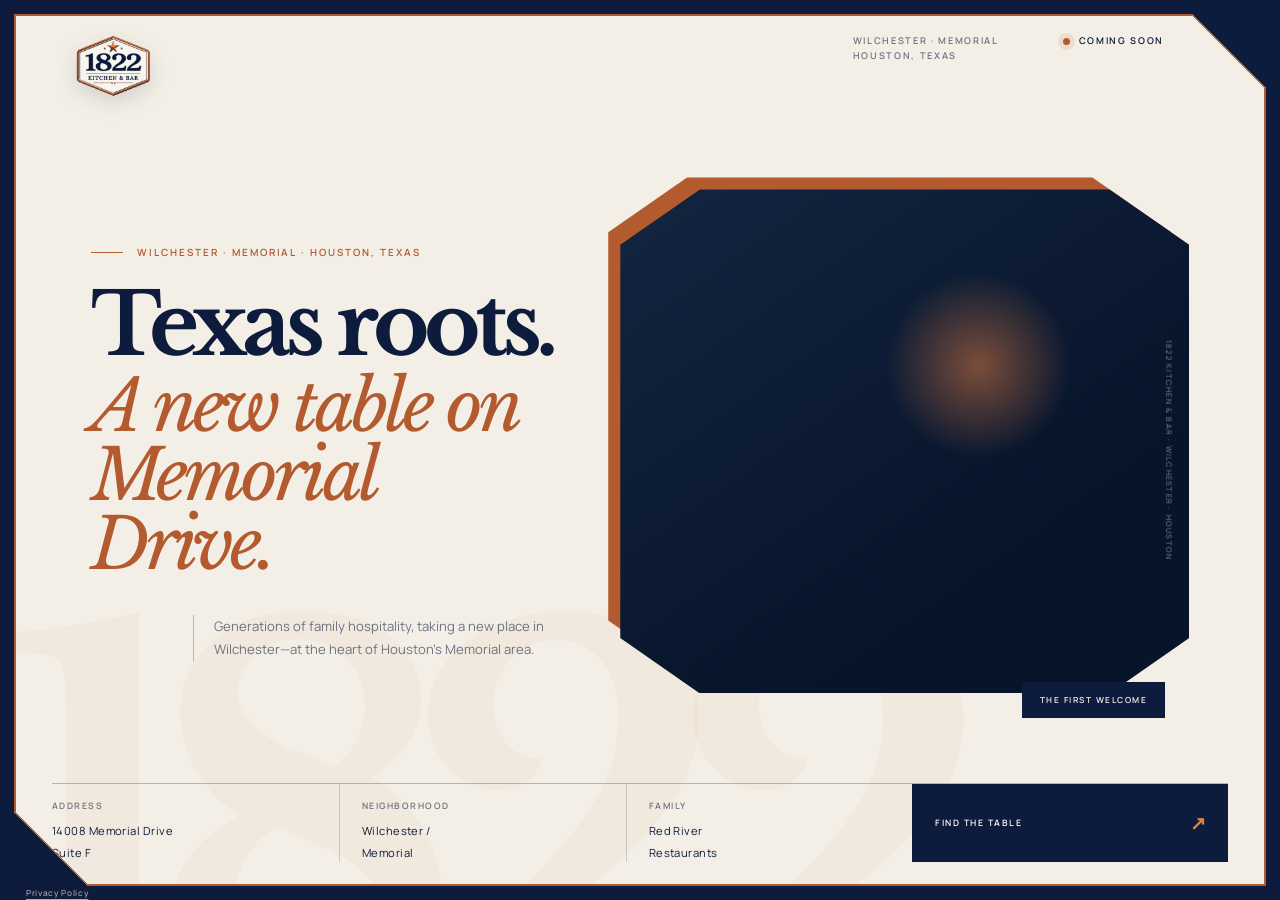
==== commit a8bf180b: "Harden 1822 coming-soon launch foundation" ====
--- a/index.html
+++ b/index.html
@@ -3,129 +3,93 @@
 <head>
   <meta charset="utf-8">
   <meta name="viewport" content="width=device-width, initial-scale=1">
-  <meta name="theme-color" content="#071426">
-  <meta name="description" content="1822 Kitchen & Bar is coming soon to Memorial at Kirkwood in Houston, Texas.">
-  <title>1822 Kitchen & Bar | Memorial, Houston</title>
+  <meta name="theme-color" content="#f3efe6">
+  <meta name="description" content="1822 Kitchen & Bar is coming soon to Wilchester on Memorial Drive in Houston, Texas.">
+  <meta name="robots" content="index, follow, max-image-preview:large">
+  <title>1822 Kitchen & Bar | Coming to Wilchester</title>
   <link rel="canonical" href="https://1822kitchenandbar.com/">
-  <link rel="icon" href="assets/brand/favicon-32.png" type="image/png" sizes="32x32">
-  <link rel="icon" href="assets/brand/logo-icon.svg" type="image/svg+xml">
+  <link rel="icon" href="assets/brand/favicon-drive-01.png" type="image/png">
+  <meta property="og:type" content="website">
+  <meta property="og:site_name" content="1822 Kitchen & Bar">
+  <meta property="og:title" content="1822 Kitchen & Bar | Coming to Wilchester">
+  <meta property="og:description" content="Texas roots. A new table on Memorial Drive, coming soon to Wilchester in Houston.">
+  <meta property="og:url" content="https://1822kitchenandbar.com/">
+  <meta property="og:image" content="https://1822kitchenandbar.com/hostess-stand.jpg">
+  <meta property="og:image:alt" content="The 1822 Kitchen & Bar host stand in Wilchester, Houston">
+  <meta name="twitter:card" content="summary_large_image">
+  <meta name="twitter:title" content="1822 Kitchen & Bar | Coming to Wilchester">
+  <meta name="twitter:description" content="Texas roots. A new table on Memorial Drive, coming soon to Wilchester in Houston.">
+  <meta name="twitter:image" content="https://1822kitchenandbar.com/hostess-stand.jpg">
   <link rel="preconnect" href="https://fonts.googleapis.com">
   <link rel="preconnect" href="https://fonts.gstatic.com" crossorigin>
-  <link href="https://fonts.googleapis.com/css2?family=Barlow+Condensed:wght@500;600;700&family=DM+Serif+Display:ital@0;1&family=Manrope:wght@400;500;600&display=swap" rel="stylesheet">
-  <script>document.documentElement.classList.add('js')</script>
+  <link href="https://fonts.googleapis.com/css2?family=Libre+Baskerville:ital,wght@0,400;0,700;1,400&family=Manrope:wght@400;500;600&display=swap" rel="stylesheet">
   <link rel="stylesheet" href="styles.css">
+  <script type="application/ld+json">
+    {
+      "@context": "https://schema.org",
+      "@type": "Restaurant",
+      "@id": "https://1822kitchenandbar.com/#restaurant",
+      "name": "1822 Kitchen & Bar",
+      "url": "https://1822kitchenandbar.com/",
+      "description": "1822 Kitchen & Bar is coming soon to Wilchester on Memorial Drive in Houston, Texas.",
+      "logo": "https://1822kitchenandbar.com/assets/brand/primary-badge-web.png",
+      "image": "https://1822kitchenandbar.com/hostess-stand.jpg",
+      "address": {
+        "@type": "PostalAddress",
+        "streetAddress": "14008 Memorial Drive, Suite F",
+        "addressLocality": "Houston",
+        "addressRegion": "TX",
+        "postalCode": "77079",
+        "addressCountry": "US"
+      },
+      "parentOrganization": {
+        "@type": "Organization",
+        "name": "Red River Restaurants",
+        "url": "https://redriverrestaurants.com/"
+      }
+    }
+  </script>
 </head>
 <body>
-  <a class="skip-link" href="#main">Skip to content</a>
-  <div class="grain" aria-hidden="true"></div>
+  <a class="skip" href="#main">Skip to content</a>
 
-  <header class="site-header" data-header>
-    <a class="brand" href="#top" aria-label="1822 Kitchen & Bar home">
-      <img src="1822-logo.png" alt="" width="140" height="115">
-    </a>
-    <nav class="desktop-nav" aria-label="Primary navigation">
-      <a href="#story">Our story</a>
-      <a href="#location">Location</a>
-      <a class="nav-cta" href="https://redriverrestaurants.com/" target="_blank" rel="noopener">Opening updates <span>↗</span></a>
-    </nav>
-    <button class="menu-toggle" type="button" aria-expanded="false" aria-controls="mobile-nav" data-menu-toggle>
-      <span>Menu</span><i></i><i></i>
-    </button>
-  </header>
-  <nav class="mobile-nav" id="mobile-nav" aria-label="Mobile navigation" data-mobile-nav>
-    <a href="#story">Our story</a>
-    <a href="#location">Location</a>
-    <a href="https://redriverrestaurants.com/" target="_blank" rel="noopener">Opening updates ↗</a>
-  </nav>
+  <main class="stage" id="main">
+    <header class="masthead">
+      <a class="brand" href="#main" aria-label="1822 Kitchen & Bar home">
+        <img src="assets/brand/primary-badge-web.png" alt="1822 Kitchen & Bar" width="1600" height="960">
+      </a>
+      <p class="coordinates">Wilchester · Memorial<br>Houston, Texas</p>
+      <p class="opening"><span></span> Coming soon</p>
+    </header>
 
-  <main id="main">
-    <section class="hero" id="top" aria-labelledby="hero-title">
-      <div class="hero-media" role="img" aria-label="1822 Kitchen and Bar is preparing to open in Memorial">
-        <div class="hero-photo" aria-hidden="true"></div>
-        <div class="hero-wash" aria-hidden="true"></div>
-        <div class="hero-lines" aria-hidden="true"></div>
+    <section class="hero" aria-labelledby="headline">
+      <div class="hero-copy">
+        <p class="edition">Wilchester · Memorial · Houston, Texas</p>
+        <h1 id="headline"><span>Texas roots.</span><strong>A new table on<br>Memorial Drive.</strong></h1>
+        <p class="intro">Generations of family hospitality, taking a new place in Wilchester—at the heart of Houston’s Memorial area.</p>
       </div>
-      <div class="hero-topline reveal">
-        <span>Memorial · Houston, Texas</span>
-        <span class="status"><i></i> Opening soon</span>
-      </div>
-      <div class="hero-copy">
-        <p class="kicker reveal">Texas roots · Memorial Drive</p>
-        <h1 id="hero-title" class="reveal">Texas roots.<br><em>A new table</em><br>on Memorial Drive.</h1>
-        <div class="hero-bottom reveal">
-          <p>1822 Kitchen &amp; Bar brings generations of family hospitality to Houston’s Memorial neighborhood—a new place to gather, opening soon at 14008 Memorial Drive.</p>
-          <a class="circle-link" href="#story" aria-label="Discover 1822"><span>Discover</span><b aria-hidden="true">↓</b></a>
+
+      <div class="portrait" data-portrait>
+        <div class="portrait-surface">
+          <img src="hostess-stand.jpg" alt="The 1822 Kitchen & Bar host stand in Wilchester, Houston" width="911" height="584" fetchpriority="high" data-hostess-photo>
         </div>
-      </div>
-      <div class="hero-badge reveal" aria-hidden="true"><span>18</span><i>★</i><span>22</span></div>
-    </section>
-
-    <div class="ticker" aria-label="1822 Kitchen and Bar, Memorial Houston, coming soon">
-      <div class="ticker-track">
-        <span>Kitchen &amp; Bar</span><i>✦</i><span>Memorial, Houston</span><i>✦</i><span>Coming Soon</span><i>✦</i>
-        <span aria-hidden="true">Kitchen &amp; Bar</span><i aria-hidden="true">✦</i><span aria-hidden="true">Memorial, Houston</span><i aria-hidden="true">✦</i><span aria-hidden="true">Coming Soon</span><i aria-hidden="true">✦</i>
-      </div>
-    </div>
-
-    <section class="story section" id="story" aria-labelledby="story-title">
-      <div class="section-index reveal"><span>01</span><span>The idea</span></div>
-      <div class="story-copy">
-        <p class="eyebrow reveal">Why 1822</p>
-        <h2 id="story-title" class="reveal">A year with<br><em>meaning.</em><br>A room for now.</h2>
-        <div class="story-note reveal">
-          <p>The name reaches into the family’s Texas roots. The room looks forward: a polished neighborhood gathering place with the ease of a favorite and the energy of somewhere new.</p>
-          <p class="fineprint">More details are coming as the final pieces fall into place.</p>
-        </div>
-      </div>
-      <div class="brand-card reveal" aria-label="1822 Kitchen and Bar brand mark">
-        <span class="brand-card-label">Est. in Memorial</span>
-        <img src="1822-logo.png" alt="1822 Kitchen & Bar">
-        <span class="brand-card-rule"></span>
-        <span class="brand-card-city">Houston, Texas</span>
+        <p class="photo-note">The first welcome</p>
       </div>
     </section>
 
-    <section class="manifesto" aria-label="1822 brand statement">
-      <div class="manifesto-line reveal"><span>Familiar</span><i>without</i></div>
-      <div class="manifesto-line indent reveal"><span>being expected.</span></div>
-      <div class="manifesto-line reveal"><i>Polished</i><span>without</span></div>
-      <div class="manifesto-line indent reveal"><span>the pretense.</span></div>
-    </section>
-
-    <section class="location section" id="location" aria-labelledby="location-title">
-      <div class="section-index light reveal"><span>02</span><span>Find your seat</span></div>
-      <div class="location-grid">
-        <div class="location-heading">
-          <p class="eyebrow light reveal">Coming to Memorial</p>
-          <h2 id="location-title" class="reveal">Meet us<br><em>at 1822.</em></h2>
-        </div>
-        <div class="address reveal">
-          <span>14008 Memorial Drive</span><span>Suite F</span><span>Houston, Texas 77079</span>
-          <a href="https://maps.google.com/?q=14008+Memorial+Dr+Suite+F+Houston+TX+77079" target="_blank" rel="noopener">Get directions <b>↗</b></a>
-        </div>
-        <div class="location-art reveal" aria-hidden="true">
-          <span class="map-road road-one">Memorial Dr</span><span class="map-road road-two">Kirkwood Rd</span><span class="map-marker"></span><i class="route horizontal"></i><i class="route vertical"></i>
-        </div>
-      </div>
-    </section>
-
-    <section class="closing" aria-labelledby="closing-title">
-      <div class="closing-mark reveal" aria-hidden="true">★</div>
-      <p class="eyebrow reveal">The first round is getting closer</p>
-      <h2 id="closing-title" class="reveal">The table is<br><em>almost set.</em></h2>
-      <p class="closing-copy reveal">Follow Red River Restaurants for opening news and the first look inside 1822.</p>
-      <a class="button reveal" href="https://redriverrestaurants.com/" target="_blank" rel="noopener"><span>Follow the opening</span><b>↗</b></a>
-    </section>
+    <footer class="information">
+      <div><span>Address</span><strong>14008 Memorial Drive<br>Suite F</strong></div>
+      <div><span>Neighborhood</span><strong>Wilchester /<br>Memorial</strong></div>
+      <div><span>Family</span><strong>Red River<br>Restaurants</strong></div>
+      <a href="https://maps.google.com/?q=14008+Memorial+Drive+Suite+F+Houston+TX+77079" target="_blank" rel="noopener">
+        <span>Find the table</span><b>↗</b>
+      </a>
+    </footer>
   </main>
 
-  <footer>
-    <div class="footer-brand"><img src="1822-logo.png" alt="1822 Kitchen & Bar"><p>A new neighborhood original,<br>coming soon to Memorial.</p></div>
-    <div class="footer-meta">
-      <a href="https://maps.google.com/?q=14008+Memorial+Dr+Suite+F+Houston+TX+77079" target="_blank" rel="noopener">14008 Memorial Dr, Suite F<br>Houston, TX 77079</a>
-      <p>Part of the <a href="https://redriverrestaurants.com/" target="_blank" rel="noopener">Red River Restaurant Group ↗</a></p>
-    </div>
-    <p class="copyright">© <span data-year></span> 1822 Kitchen &amp; Bar</p>
-  </footer>
+  <p class="credit">1822 Kitchen &amp; Bar · Wilchester · Houston</p>
+  <p class="policy"><a href="https://redriverrestaurants.com/privacy-policy/">Privacy Policy</a></p>
   <script src="script.js"></script>
+  <script defer src="analytics-events.js"></script>
 </body>
 </html>
--- a/styles.css
+++ b/styles.css
@@ -1,178 +1,298 @@
 :root {
-  --ink: #071426;
-  --ink-soft: #0d2037;
-  --bone: #f2ecdf;
-  --paper: #faf6ed;
-  --copper: #c96832;
-  --copper-light: #e58d57;
-  --line: rgba(7, 20, 38, .18);
-  --sans: "Manrope", sans-serif;
-  --condensed: "Barlow Condensed", sans-serif;
-  --serif: "DM Serif Display", serif;
+  --navy: #0d1b3d;
+  --navy-soft: #16264a;
+  --copper: #b35a2e;
+  --copper-hot: #d9824b;
+  --paper: #f3efe6;
+  --paper-light: #fffcf7;
+  --ink-muted: rgba(13, 27, 61, .58);
+  --serif: "Libre Baskerville", Georgia, serif;
+  --sans: "Manrope", Arial, sans-serif;
 }
 
 * { box-sizing: border-box; }
-html { scroll-behavior: smooth; }
-body { margin: 0; overflow-x: hidden; background: var(--bone); color: var(--ink); font-family: var(--sans); -webkit-font-smoothing: antialiased; }
+html, body { margin: 0; min-height: 100%; }
+body {
+  padding: 14px;
+  color: var(--navy);
+  background: var(--navy);
+  font-family: var(--sans);
+  -webkit-font-smoothing: antialiased;
+}
+img { display: block; max-width: 100%; }
 a { color: inherit; }
-img { display: block; max-width: 100%; }
-button, a { -webkit-tap-highlight-color: transparent; }
-
-.skip-link { position: fixed; top: 12px; left: 12px; z-index: 1000; padding: 10px 14px; background: var(--paper); transform: translateY(-160%); }
-.skip-link:focus { transform: none; }
-.grain { position: fixed; inset: 0; z-index: 100; pointer-events: none; opacity: .14; mix-blend-mode: multiply; background-image: url("data:image/svg+xml,%3Csvg viewBox='0 0 180 180' xmlns='http://www.w3.org/2000/svg'%3E%3Cfilter id='n'%3E%3CfeTurbulence type='fractalNoise' baseFrequency='.92' numOctaves='3' stitchTiles='stitch'/%3E%3C/filter%3E%3Crect width='100%25' height='100%25' filter='url(%23n)' opacity='.24'/%3E%3C/svg%3E"); }
-
-.site-header { position: fixed; inset: 0 0 auto; z-index: 50; display: flex; align-items: center; justify-content: space-between; height: 96px; padding: 12px clamp(24px, 4vw, 68px); color: var(--paper); transition: height .35s ease, background .35s ease, color .35s ease, border-color .35s ease; border-bottom: 1px solid transparent; }
-.site-header.scrolled { height: 76px; color: var(--ink); background: rgba(250, 246, 237, .93); backdrop-filter: blur(16px); border-color: var(--line); }
-.brand { width: 86px; }
-.brand img { width: 100%; filter: drop-shadow(0 5px 8px rgba(0,0,0,.2)); }
-.desktop-nav { display: flex; align-items: center; gap: 34px; }
-.desktop-nav a { font: 600 .75rem/1 var(--sans); letter-spacing: .13em; text-decoration: none; text-transform: uppercase; }
-.desktop-nav a:not(.nav-cta) { position: relative; }
-.desktop-nav a:not(.nav-cta)::after { content: ""; position: absolute; left: 0; bottom: -7px; width: 100%; height: 1px; background: currentColor; transform: scaleX(0); transform-origin: right; transition: transform .25s ease; }
-.desktop-nav a:hover::after { transform: scaleX(1); transform-origin: left; }
-.nav-cta { display: flex; align-items: center; gap: 18px; padding: 15px 18px; color: var(--paper); background: var(--copper); }
-.nav-cta span { font-size: 1rem; }
-.menu-toggle, .mobile-nav { display: none; }
-
-.hero { position: relative; display: flex; min-height: 100svh; overflow: hidden; color: var(--paper); background: var(--ink); }
-.hero-media, .hero-photo, .hero-wash, .hero-lines { position: absolute; inset: 0; }
-.hero-photo { background-image: linear-gradient(100deg, rgba(7,20,38,.98) 0%, rgba(7,20,38,.78) 42%, rgba(7,20,38,.2) 78%, rgba(7,20,38,.45) 100%), url("hostess-stand.jpg"); background-position: center; background-size: cover; transform: scale(1.035); animation: settle 1.8s cubic-bezier(.2,.7,.2,1) both; }
-.hero-wash { background: radial-gradient(circle at 78% 36%, rgba(201,104,50,.34), transparent 18%), radial-gradient(circle at 80% 45%, rgba(7,20,38,0) 0 18%, rgba(7,20,38,.34) 62%), linear-gradient(180deg, rgba(7,20,38,.25), rgba(7,20,38,.68)); }
-.hero-lines { opacity: .17; background-image: linear-gradient(90deg, transparent calc(25% - 1px), rgba(255,255,255,.25) 25%, transparent calc(25% + 1px), transparent calc(75% - 1px), rgba(255,255,255,.25) 75%, transparent calc(75% + 1px)); }
-.hero-topline { position: absolute; z-index: 2; top: 128px; left: clamp(24px, 7vw, 120px); right: clamp(24px, 7vw, 120px); display: flex; justify-content: space-between; padding-top: 18px; border-top: 1px solid rgba(255,255,255,.3); font: 600 .7rem/1 var(--sans); letter-spacing: .18em; text-transform: uppercase; }
-.status { display: flex; align-items: center; gap: 10px; }
-.status i { width: 7px; height: 7px; border-radius: 50%; background: var(--copper-light); box-shadow: 0 0 0 5px rgba(229,141,87,.14); animation: pulse 2s infinite; }
-.hero-copy { position: relative; z-index: 2; align-self: flex-end; width: min(1040px, calc(100% - 48px)); margin: 0 0 clamp(44px, 7vh, 86px) clamp(24px, 7vw, 120px); }
-.kicker, .eyebrow { margin: 0 0 18px; color: var(--copper-light); font: 600 .72rem/1 var(--sans); letter-spacing: .24em; text-transform: uppercase; }
-.hero h1, .story h2, .location h2, .closing h2 { margin: 0; font: 400 clamp(4.5rem, 9.5vw, 10rem)/.76 var(--condensed); letter-spacing: -.045em; text-transform: uppercase; }
-.hero h1 em, .story h2 em, .location h2 em, .closing h2 em { font-family: var(--serif); font-weight: 400; text-transform: none; }
-.hero h1 em { color: var(--copper-light); }
-.hero-bottom { display: grid; grid-template-columns: minmax(250px, 420px) auto; align-items: end; gap: 40px; margin-top: 34px; padding-left: 8px; }
-.hero-bottom p { margin: 0; color: rgba(250,246,237,.76); font-size: clamp(.92rem, 1.3vw, 1.08rem); line-height: 1.75; }
-.circle-link { display: grid; place-items: center; width: 88px; aspect-ratio: 1; margin-left: auto; border: 1px solid rgba(255,255,255,.44); border-radius: 50%; font: 600 .62rem/1 var(--sans); letter-spacing: .16em; text-decoration: none; text-transform: uppercase; transition: background .3s ease, color .3s ease, transform .3s ease; }
-.circle-link b { font-size: 1rem; font-weight: 400; }
-.circle-link:hover { color: var(--ink); background: var(--paper); transform: rotate(-6deg); }
-.hero-badge { position: absolute; z-index: 2; right: clamp(24px, 6vw, 100px); top: 29%; display: grid; grid-template-columns: auto auto auto; align-items: center; gap: 10px; padding: 13px 15px; border: 1px solid rgba(255,255,255,.32); border-radius: 50%; transform: rotate(8deg); font: 600 .72rem/1 var(--sans); letter-spacing: .12em; }
-.hero-badge i { color: var(--copper-light); font-style: normal; font-size: .6rem; }
-
-.ticker { overflow: hidden; color: var(--paper); background: var(--copper); }
-.ticker-track { display: flex; align-items: center; gap: 32px; width: max-content; padding: 17px 0; animation: marquee 24s linear infinite; font: 600 1rem/1 var(--condensed); letter-spacing: .18em; text-transform: uppercase; }
-.ticker-track span { min-width: max-content; }
-.ticker-track i { font-style: normal; font-size: .66rem; }
-
-.section { padding: clamp(90px, 12vw, 180px) clamp(24px, 7vw, 120px); }
-.section-index { display: flex; justify-content: space-between; padding-bottom: 16px; border-bottom: 1px solid var(--line); font: 600 .68rem/1 var(--sans); letter-spacing: .18em; text-transform: uppercase; }
-.story { position: relative; display: grid; grid-template-columns: minmax(0, 1.6fr) minmax(250px, .72fr); gap: clamp(50px, 8vw, 140px); background: var(--bone); }
-.story .section-index { grid-column: 1 / -1; }
-.story h2 { font-size: clamp(4.2rem, 8vw, 8.4rem); color: var(--ink); }
-.story h2 em { color: var(--copper); }
-.story-note { display: grid; grid-template-columns: 1.4fr .8fr; gap: 48px; margin-top: 50px; padding-left: clamp(0px, 10vw, 160px); }
-.story-note p { margin: 0; font-size: 1rem; line-height: 1.8; }
-.story-note .fineprint { color: rgba(7,20,38,.55); font-size: .75rem; }
-.brand-card { position: relative; display: flex; flex-direction: column; align-items: center; justify-content: center; min-height: 520px; padding: 50px 30px; overflow: hidden; background: radial-gradient(circle at center, rgba(201,104,50,.13), transparent 50%), var(--paper); border: 1px solid rgba(7,20,38,.13); }
-.brand-card::before, .brand-card::after { content: ""; position: absolute; width: 86%; aspect-ratio: 1; border: 1px solid rgba(201,104,50,.22); transform: rotate(45deg); }
-.brand-card::after { width: 66%; }
-.brand-card img { position: relative; z-index: 2; width: min(340px, 90%); }
-.brand-card-label, .brand-card-city { position: absolute; z-index: 2; left: 24px; font: 600 .62rem/1 var(--sans); letter-spacing: .18em; text-transform: uppercase; }
-.brand-card-label { top: 22px; }
-.brand-card-city { bottom: 22px; }
-.brand-card-rule { position: absolute; right: 24px; top: 24px; bottom: 24px; width: 1px; background: var(--copper); }
-
-.manifesto { padding: clamp(80px, 10vw, 150px) clamp(24px, 5vw, 80px); overflow: hidden; color: var(--paper); background: var(--ink); }
-.manifesto-line { display: flex; align-items: baseline; gap: clamp(18px, 3vw, 44px); width: max-content; font: 600 clamp(4rem, 10vw, 10.5rem)/.84 var(--condensed); letter-spacing: -.045em; text-transform: uppercase; }
-.manifesto-line.indent { margin-left: 17vw; color: var(--copper-light); }
-.manifesto-line i { font: 400 italic clamp(3rem, 7vw, 7.5rem)/1 var(--serif); text-transform: none; color: var(--copper-light); }
-
-.location { color: var(--paper); background: var(--copper); }
-.section-index.light { border-color: rgba(255,255,255,.32); }
-.location-grid { display: grid; grid-template-columns: 1.1fr .65fr 1fr; align-items: center; gap: clamp(40px, 6vw, 100px); margin-top: clamp(70px, 9vw, 130px); }
-.eyebrow.light { color: var(--ink); }
-.location h2 { font-size: clamp(4.8rem, 8vw, 8.6rem); }
-.location h2 em { color: var(--ink); }
-.address { display: flex; flex-direction: column; font-size: .95rem; line-height: 1.85; }
-.address a { display: flex; justify-content: space-between; margin-top: 28px; padding: 16px 0; border-top: 1px solid rgba(255,255,255,.45); border-bottom: 1px solid rgba(255,255,255,.45); font: 600 .7rem/1 var(--sans); letter-spacing: .16em; text-decoration: none; text-transform: uppercase; }
-.location-art { position: relative; min-height: 430px; overflow: hidden; border: 1px solid rgba(255,255,255,.36); background: linear-gradient(45deg, transparent 49.5%, rgba(255,255,255,.08) 50%, transparent 50.5%), linear-gradient(-45deg, transparent 49.5%, rgba(255,255,255,.08) 50%, transparent 50.5%); background-size: 34px 34px; }
-.route { position: absolute; display: block; background: var(--paper); opacity: .78; }
-.route.horizontal { left: -5%; right: -5%; top: 47%; height: 3px; transform: rotate(-7deg); }
-.route.vertical { top: -5%; bottom: -5%; left: 58%; width: 3px; transform: rotate(13deg); }
-.map-marker { position: absolute; z-index: 2; top: 42%; left: 52%; display: grid; place-items: center; width: 86px; aspect-ratio: 1; color: var(--paper); background: var(--ink); border: 5px solid var(--paper); border-radius: 50% 50% 50% 8%; transform: rotate(-45deg); box-shadow: 0 10px 30px rgba(7,20,38,.25); font-size: 0; }
-.map-marker::after { content: "1822"; transform: rotate(45deg); font: 600 1rem/1 var(--condensed); letter-spacing: .1em; }
-.map-road { position: absolute; z-index: 2; color: rgba(255,255,255,.78); font: 600 .58rem/1 var(--sans); letter-spacing: .15em; text-transform: uppercase; }
-.road-one { left: 7%; top: 40%; transform: rotate(-7deg); }
-.road-two { right: 25%; top: 9%; transform: rotate(13deg); }
-
-.closing { position: relative; display: flex; flex-direction: column; align-items: center; padding: clamp(120px, 15vw, 220px) 24px; overflow: hidden; text-align: center; background: var(--paper); }
-.closing::before { content: "1822"; position: absolute; left: 50%; top: 50%; color: rgba(201,104,50,.055); transform: translate(-50%, -50%); font: 700 37vw/1 var(--condensed); letter-spacing: -.08em; }
-.closing > * { position: relative; z-index: 1; }
-.closing-mark { margin-bottom: 26px; color: var(--copper); font-size: 2rem; }
-.closing h2 { font-size: clamp(5rem, 10vw, 10rem); }
-.closing h2 em { color: var(--copper); }
-.closing-copy { max-width: 490px; margin: 38px 0 32px; color: rgba(7,20,38,.68); line-height: 1.8; }
-.button { display: flex; align-items: center; justify-content: space-between; width: min(330px, 100%); padding: 20px 22px; color: var(--paper); background: var(--ink); font: 600 .7rem/1 var(--sans); letter-spacing: .16em; text-decoration: none; text-transform: uppercase; transition: background .25s ease, transform .25s ease; }
-.button:hover { background: var(--copper); transform: translateY(-3px); }
-
-footer { display: grid; grid-template-columns: 1.4fr 1fr; gap: 60px; padding: 70px clamp(24px, 7vw, 120px) 26px; color: var(--paper); background: var(--ink); }
-.footer-brand img { width: 135px; }
-.footer-brand p { margin: 26px 0 0; color: rgba(250,246,237,.55); font: 400 1.6rem/1.25 var(--serif); }
-.footer-meta { display: flex; flex-direction: column; justify-content: space-between; gap: 50px; }
-.footer-meta > a, .footer-meta p { margin: 0; color: rgba(250,246,237,.6); font-size: .75rem; line-height: 1.8; text-decoration: none; }
-.footer-meta p a { color: var(--paper); }
-.copyright { grid-column: 1 / -1; margin: 50px 0 0; padding-top: 18px; border-top: 1px solid rgba(255,255,255,.15); color: rgba(250,246,237,.38); font-size: .65rem; letter-spacing: .12em; text-transform: uppercase; }
-
-.js .reveal { opacity: 0; transform: translateY(26px); transition: opacity .85s ease, transform .85s cubic-bezier(.2,.7,.2,1); }
-.reveal.visible { opacity: 1; transform: none; }
-@keyframes settle { from { opacity: .5; transform: scale(1.12); } to { opacity: 1; transform: scale(1.035); } }
-@keyframes pulse { 50% { box-shadow: 0 0 0 10px rgba(229,141,87,0); } }
-@keyframes marquee { to { transform: translateX(-50%); } }
-
-@media (max-width: 980px) {
-  .story { grid-template-columns: 1fr; }
-  .brand-card { min-height: 440px; }
-  .location-grid { grid-template-columns: 1fr 1fr; }
-  .location-art { grid-column: 1 / -1; }
-}
-
-@media (max-width: 760px) {
-  .site-header { height: 78px; padding-inline: 20px; }
-  .site-header.scrolled { height: 68px; }
-  .brand { width: 65px; }
-  .brand, .menu-toggle { position: relative; z-index: 2; }
-  .desktop-nav { display: none; }
-  .menu-toggle { display: grid; grid-template-columns: auto 22px; align-items: center; gap: 5px 12px; padding: 10px 0; border: 0; color: inherit; background: none; font: 600 .68rem/1 var(--sans); letter-spacing: .16em; text-transform: uppercase; }
-  .menu-toggle span { grid-row: 1 / 3; }
-  .menu-toggle i { display: block; width: 22px; height: 1px; background: currentColor; transition: transform .25s ease; }
-  .menu-toggle[aria-expanded="true"] i:first-of-type { transform: translateY(3px) rotate(45deg); }
-  .menu-toggle[aria-expanded="true"] i:last-of-type { transform: translateY(-3px) rotate(-45deg); }
-  .mobile-nav { position: fixed; inset: 0; z-index: 1; display: flex; flex-direction: column; justify-content: center; gap: 20px; padding: 90px 24px 40px; color: var(--paper); background: var(--ink); opacity: 0; pointer-events: none; transition: opacity .3s ease; }
-  .mobile-nav.open { opacity: 1; pointer-events: auto; }
-  .mobile-nav a { font: 600 clamp(2.8rem, 14vw, 5rem)/1 var(--condensed); text-decoration: none; text-transform: uppercase; }
-  .hero-topline { top: 102px; left: 22px; right: 22px; }
-  .hero-topline > span:first-child { max-width: 120px; line-height: 1.5; }
-  .hero-copy { width: calc(100% - 44px); margin-left: 22px; margin-bottom: 36px; }
-  .hero h1 { font-size: clamp(4.3rem, 21vw, 7rem); line-height: .78; }
-  .hero-bottom { grid-template-columns: 1fr auto; gap: 18px; margin-top: 26px; padding: 0; }
-  .hero-bottom p { font-size: .82rem; line-height: 1.65; }
-  .circle-link { width: 74px; }
-  .hero-badge { display: none; }
-  .section { padding: 90px 22px; }
-  .story h2 { font-size: clamp(4rem, 18vw, 6.8rem); }
-  .story-note { grid-template-columns: 1fr; gap: 24px; margin-top: 36px; padding: 0; }
-  .brand-card { min-height: 390px; }
-  .manifesto { padding: 90px 22px; }
-  .manifesto-line { font-size: clamp(3.2rem, 15vw, 6rem); }
-  .manifesto-line i { font-size: clamp(2.5rem, 12vw, 5rem); }
-  .manifesto-line.indent { margin-left: 8vw; }
-  .location-grid { grid-template-columns: 1fr; margin-top: 64px; }
-  .location h2 { font-size: clamp(4.6rem, 20vw, 7rem); }
-  .location-art { grid-column: auto; min-height: 360px; }
-  .closing h2 { font-size: clamp(4.8rem, 21vw, 7.5rem); }
-  footer { grid-template-columns: 1fr; padding: 60px 22px 24px; }
-  .copyright { margin-top: 10px; }
+.skip { position: fixed; z-index: 20; top: 8px; left: 8px; padding: 8px 12px; background: white; transform: translateY(-150%); }
+.skip:focus { transform: none; }
+
+.stage {
+  position: relative;
+  display: grid;
+  grid-template-rows: auto 1fr auto;
+  min-height: calc(100svh - 28px);
+  overflow: hidden;
+  background: var(--paper);
+  clip-path: polygon(0 0, calc(100% - 74px) 0, 100% 74px, 100% 100%, 74px 100%, 0 calc(100% - 74px));
+}
+.stage::before {
+  content: "";
+  position: absolute;
+  z-index: 10;
+  inset: 0;
+  pointer-events: none;
+  background:
+    linear-gradient(var(--copper), var(--copper)) 0 0 / calc(100% - 74px) 2px no-repeat,
+    linear-gradient(45deg, transparent 48.8%, var(--copper) 49%, var(--copper) 51%, transparent 51.2%) 100% 0 / 74px 74px no-repeat,
+    linear-gradient(var(--copper), var(--copper)) 100% 74px / 2px calc(100% - 74px) no-repeat,
+    linear-gradient(var(--copper), var(--copper)) 74px 100% / calc(100% - 74px) 2px no-repeat,
+    linear-gradient(45deg, transparent 48.8%, var(--copper) 49%, var(--copper) 51%, transparent 51.2%) 0 100% / 74px 74px no-repeat,
+    linear-gradient(var(--copper), var(--copper)) 0 0 / 2px calc(100% - 74px) no-repeat;
+}
+.stage::after {
+  content: "1822";
+  position: absolute;
+  z-index: 0;
+  left: -2vw;
+  bottom: -10vw;
+  color: rgba(188, 94, 47, .045);
+  font: 700 min(39vw, 44rem)/.75 var(--serif);
+  letter-spacing: -.12em;
+  pointer-events: none;
+}
+
+.masthead {
+  position: relative;
+  z-index: 5;
+  display: grid;
+  grid-template-columns: 1fr auto auto;
+  align-items: start;
+  gap: clamp(24px, 5vw, 80px);
+  padding: 20px 38px 0;
+}
+.brand {
+  display: block;
+  width: 126px;
+  margin-top: -6px;
+  text-decoration: none;
+}
+.brand img {
+  width: 100%;
+  height: auto;
+  filter: drop-shadow(0 7px 10px rgba(13, 27, 61, .14));
+}
+.coordinates, .opening {
+  margin: 0;
+  font: 600 .58rem/1.6 var(--sans);
+  letter-spacing: .18em;
+  text-transform: uppercase;
+}
+.coordinates { color: var(--ink-muted); }
+.opening {
+  display: flex;
+  align-items: center;
+  gap: 9px;
+  margin-right: 64px;
+  white-space: nowrap;
+}
+.opening span { width: 7px; height: 7px; border-radius: 50%; background: var(--copper); box-shadow: 0 0 0 5px rgba(188,94,47,.12); }
+
+.hero {
+  position: relative;
+  z-index: 2;
+  display: grid;
+  grid-template-columns: minmax(0, .9fr) minmax(500px, 1.1fr);
+  align-items: center;
+  gap: clamp(30px, 5vw, 92px);
+  padding: 20px clamp(38px, 6vw, 112px) 24px;
+}
+.hero-copy { align-self: center; padding-top: 3vh; }
+.edition {
+  display: flex;
+  align-items: center;
+  gap: 14px;
+  margin: 0 0 30px;
+  color: var(--copper);
+  font: 600 .62rem/1 var(--sans);
+  letter-spacing: .2em;
+  text-transform: uppercase;
+}
+.edition::before { content: ""; width: 32px; height: 1px; background: var(--copper); }
+h1 { margin: 0; }
+h1 span {
+  display: block;
+  margin: 0 0 .1em;
+  font: 700 clamp(3.2rem, 6.7vw, 8.2rem)/.88 var(--serif);
+  letter-spacing: -.07em;
+}
+h1 strong {
+  display: block;
+  color: var(--copper);
+  font: 400 italic clamp(2.8rem, 5.5vw, 6.7rem)/.98 var(--serif);
+  letter-spacing: -.055em;
+}
+.intro {
+  max-width: 530px;
+  margin: 36px 0 0 clamp(0px, 8vw, 130px);
+  padding-left: 20px;
+  border-left: 1px solid rgba(11,26,54,.25);
+  color: var(--ink-muted);
+  font-size: clamp(.82rem, 1vw, 1rem);
+  line-height: 1.8;
+}
+
+.portrait {
+  position: relative;
+  justify-self: end;
+  width: min(100%, 780px);
+  height: min(56vh, 580px);
+  min-height: 400px;
+  isolation: isolate;
+}
+.portrait::before {
+  content: "";
+  position: absolute;
+  z-index: -1;
+  inset: -12px 18px 18px -12px;
+  background: var(--copper);
+  clip-path: polygon(14% 0, 86% 0, 100% 11%, 100% 89%, 86% 100%, 14% 100%, 0 89%, 0 11%);
+}
+.portrait-surface {
+  position: absolute;
+  inset: 0;
+  overflow: hidden;
+  color: var(--paper-light);
+  background:
+    radial-gradient(circle at var(--glow-x, 63%) var(--glow-y, 35%), rgba(226,125,67,.52), transparent 19%),
+    linear-gradient(145deg, #132540, #07142a 70%);
+  clip-path: polygon(14% 0, 86% 0, 100% 11%, 100% 89%, 86% 100%, 14% 100%, 0 89%, 0 11%);
+}
+.portrait-surface::before {
+  content: "";
+  position: absolute;
+  inset: 0;
+  opacity: .2;
+  background-image: linear-gradient(90deg, transparent 49.8%, rgba(255,255,255,.15) 50%, transparent 50.2%), linear-gradient(transparent 49.8%, rgba(255,255,255,.1) 50%, transparent 50.2%);
+  background-size: 72px 72px;
+}
+.portrait-surface > img {
+  position: absolute;
+  z-index: 2;
+  inset: -7px;
+  width: calc(100% + 14px);
+  height: calc(100% + 14px);
+  object-fit: cover;
+  object-position: 50% 50%;
+  opacity: 0;
+  filter: saturate(.82) contrast(1.04);
+  transform: translate3d(var(--shift-x, 0), var(--shift-y, 0), 0) scale(1.018);
+  transition: opacity .7s ease, transform 1.2s cubic-bezier(.18,.72,.22,1);
+}
+.portrait.photo-ready .portrait-surface > img { opacity: 1; }
+.portrait.photo-ready .portrait-surface::after {
+  content: "";
+  position: absolute;
+  z-index: 3;
+  inset: 0;
+  background:
+    radial-gradient(circle 220px at var(--glow-x, 66%) var(--glow-y, 30%), rgba(255, 214, 170, .16), transparent 72%),
+    linear-gradient(180deg, rgba(13,27,61,.03), rgba(13,27,61,.46)),
+    radial-gradient(circle at 70% 30%, transparent, rgba(13,27,61,.22));
+  transition: background .25s linear;
+}
+.photo-note {
+  position: absolute;
+  z-index: 5;
+  right: 24px;
+  bottom: -25px;
+  margin: 0;
+  padding: 14px 18px;
+  color: var(--paper);
+  background: var(--navy);
+  font: 600 .52rem/1 var(--sans);
+  letter-spacing: .18em;
+  text-transform: uppercase;
+}
+
+.information {
+  position: relative;
+  z-index: 4;
+  display: grid;
+  grid-template-columns: repeat(3, 1fr) minmax(190px, 1.1fr);
+  margin: 0 38px 24px;
+  border-top: 1px solid rgba(11,26,54,.28);
+}
+.information > div, .information > a { padding: 18px 18px 0 0; }
+.information > div + div, .information > a { padding-left: 22px; border-left: 1px solid rgba(11,26,54,.18); }
+.information span { display: block; margin-bottom: 7px; color: var(--ink-muted); font: 600 .55rem/1 var(--sans); letter-spacing: .17em; text-transform: uppercase; }
+.information strong { font: 400 .7rem/1.55 var(--sans); letter-spacing: .04em; }
+.information > a {
+  display: flex;
+  align-items: center;
+  justify-content: space-between;
+  color: var(--paper-light);
+  background: var(--navy);
+  padding: 0 22px;
+  text-decoration: none;
+  transition: background .2s ease;
+}
+.information > a span { margin: 0; color: inherit; }
+.information > a b { color: var(--copper-hot); font-size: 1.2rem; }
+.information > a:hover { background: var(--copper); }
+.information > a:hover b { color: var(--paper-light); }
+.credit { position: fixed; right: 2px; top: 50%; margin: 0; color: rgba(238,230,216,.45); transform: translateY(-50%) rotate(90deg); transform-origin: center; font: 500 .48rem/1 var(--sans); letter-spacing: .16em; text-transform: uppercase; }
+.policy { position: fixed; z-index: 12; left: 26px; bottom: 3px; margin: 0; color: rgba(238,230,216,.72); font: 500 .52rem/1 var(--sans); letter-spacing: .08em; }
+.policy a { text-underline-offset: 3px; }
+
+@media (prefers-reduced-motion: no-preference) {
+  .masthead, .hero-copy, .portrait, .information { opacity: 0; animation: enter .9s cubic-bezier(.2,.75,.2,1) forwards; }
+  .hero-copy { animation-delay: .08s; }.portrait { animation-delay: .18s; }.information { animation-delay: .28s; }
+  .portrait-surface { animation: aperture 1.15s .18s cubic-bezier(.22,.78,.18,1) both; }
+  h1 span, h1 strong { opacity: 0; animation: headline 1s cubic-bezier(.18,.72,.22,1) forwards; }
+  h1 span { animation-delay: .12s; }
+  h1 strong { animation-delay: .22s; }
+  @keyframes enter { from { opacity: 0; transform: translateY(18px); } to { opacity: 1; transform: translateY(0); } }
+  @keyframes headline { from { opacity: 0; transform: translateY(.28em); } to { opacity: 1; transform: translateY(0); } }
+  @keyframes aperture {
+    from { clip-path: polygon(48% 48%, 52% 48%, 52% 52%, 52% 52%, 52% 52%, 48% 52%, 48% 52%, 48% 48%); }
+    to { clip-path: polygon(14% 0, 86% 0, 100% 11%, 100% 89%, 86% 100%, 14% 100%, 0 89%, 0 11%); }
+  }
+}
+
+@media (max-width: 900px) {
+  body { padding: 8px; }
+  .stage { min-height: calc(100svh - 16px); clip-path: polygon(0 0, calc(100% - 38px) 0, 100% 38px, 100% 100%, 38px 100%, 0 calc(100% - 38px)); }
+  .stage::before { background: linear-gradient(var(--copper), var(--copper)) 0 0 / calc(100% - 38px) 1px no-repeat, linear-gradient(45deg, transparent 48.4%, var(--copper) 49%, var(--copper) 51%, transparent 51.6%) 100% 0 / 38px 38px no-repeat, linear-gradient(var(--copper), var(--copper)) 100% 38px / 1px calc(100% - 38px) no-repeat, linear-gradient(var(--copper), var(--copper)) 38px 100% / calc(100% - 38px) 1px no-repeat, linear-gradient(45deg, transparent 48.4%, var(--copper) 49%, var(--copper) 51%, transparent 51.6%) 0 100% / 38px 38px no-repeat, linear-gradient(var(--copper), var(--copper)) 0 0 / 1px calc(100% - 38px) no-repeat; }
+  .masthead { grid-template-columns: 1fr auto; padding: 12px 20px 0; }
+  .brand { width: 92px; margin-top: -3px; }
+  .coordinates { display: none; }
+  .hero { grid-template-columns: 1fr; gap: 32px; padding: 24px 20px 34px; }
+  .hero-copy { padding-top: 0; }
+  .edition { margin-bottom: 20px; }
+  h1 span { font-size: clamp(3.4rem, 15vw, 5.8rem); }
+  h1 strong { font-size: clamp(2.7rem, 12vw, 4.9rem); }
+  .intro { margin: 26px 0 0 14vw; }
+  .portrait { justify-self: center; width: min(88vw, 680px); height: 48vh; min-height: 360px; }
+  .information { grid-template-columns: 1fr 1fr; margin: 0 20px 20px; }
+  .information > div:nth-child(3) { border-left: 0; }
+  .information > a { min-height: 70px; }
+  .credit { display: none; }
+  .policy { left: 16px; bottom: 1px; }
+}
+
+@media (max-width: 520px) {
+  .masthead { align-items: start; }
+  .opening { margin-right: 24px; font-size: .52rem; }
+  .hero { padding-top: 16px; }
+  .edition { letter-spacing: .13em; }
+  h1 span { font-size: 15vw; }
+  h1 strong { font-size: 11.7vw; }
+  .intro { max-width: 280px; font-size: .75rem; }
+  .portrait { width: calc(100vw - 78px); height: 42vh; min-height: 330px; }
+  .information { grid-template-columns: 1fr 1fr; }
+  .information > div { padding-top: 14px; padding-bottom: 10px; }
+  .information > div:nth-child(3) { display: none; }
+  .information > a { grid-column: 1 / -1; border-left: 0; }
 }
 
 @media (prefers-reduced-motion: reduce) {
-  html { scroll-behavior: auto; }
-  *, *::before, *::after { animation-duration: .01ms !important; animation-iteration-count: 1 !important; transition-duration: .01ms !important; }
-  .reveal { opacity: 1; transform: none; }
-}
+  *, *::before, *::after { animation: none !important; transition: none !important; }
+}
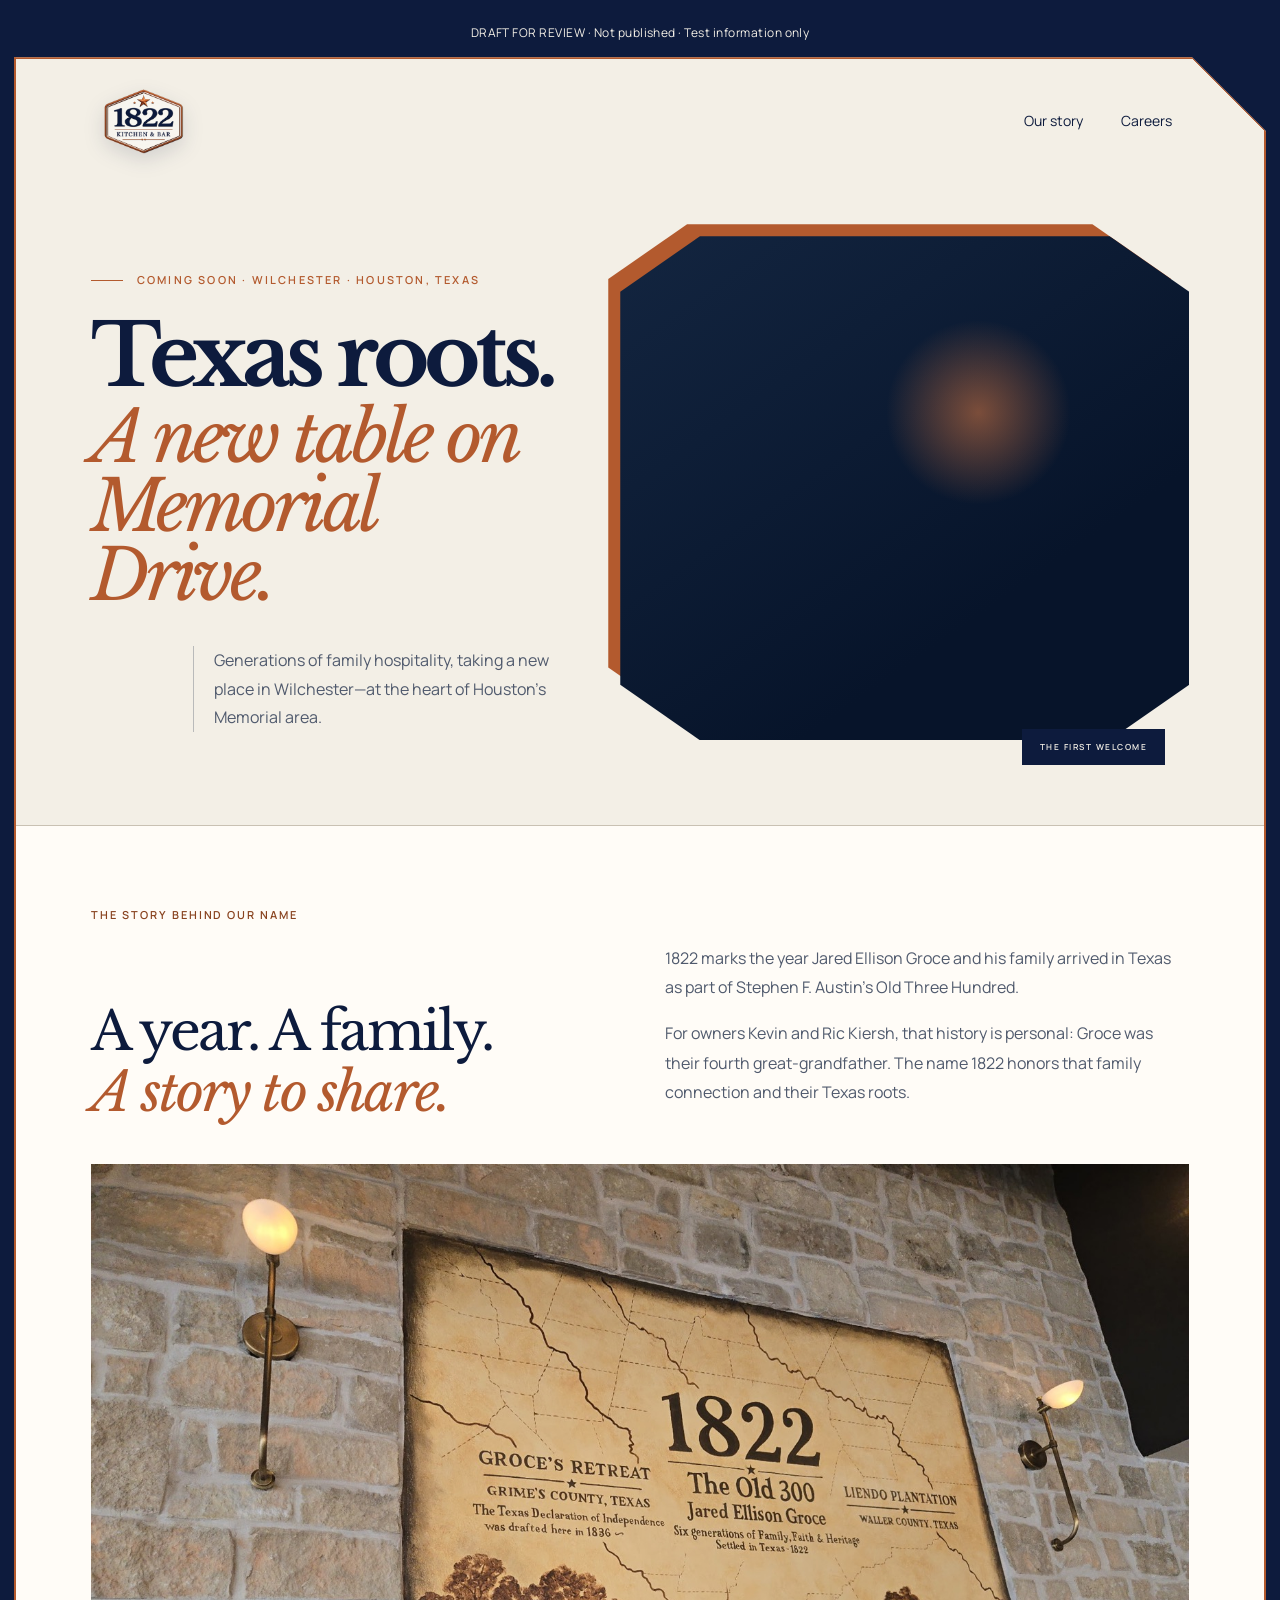
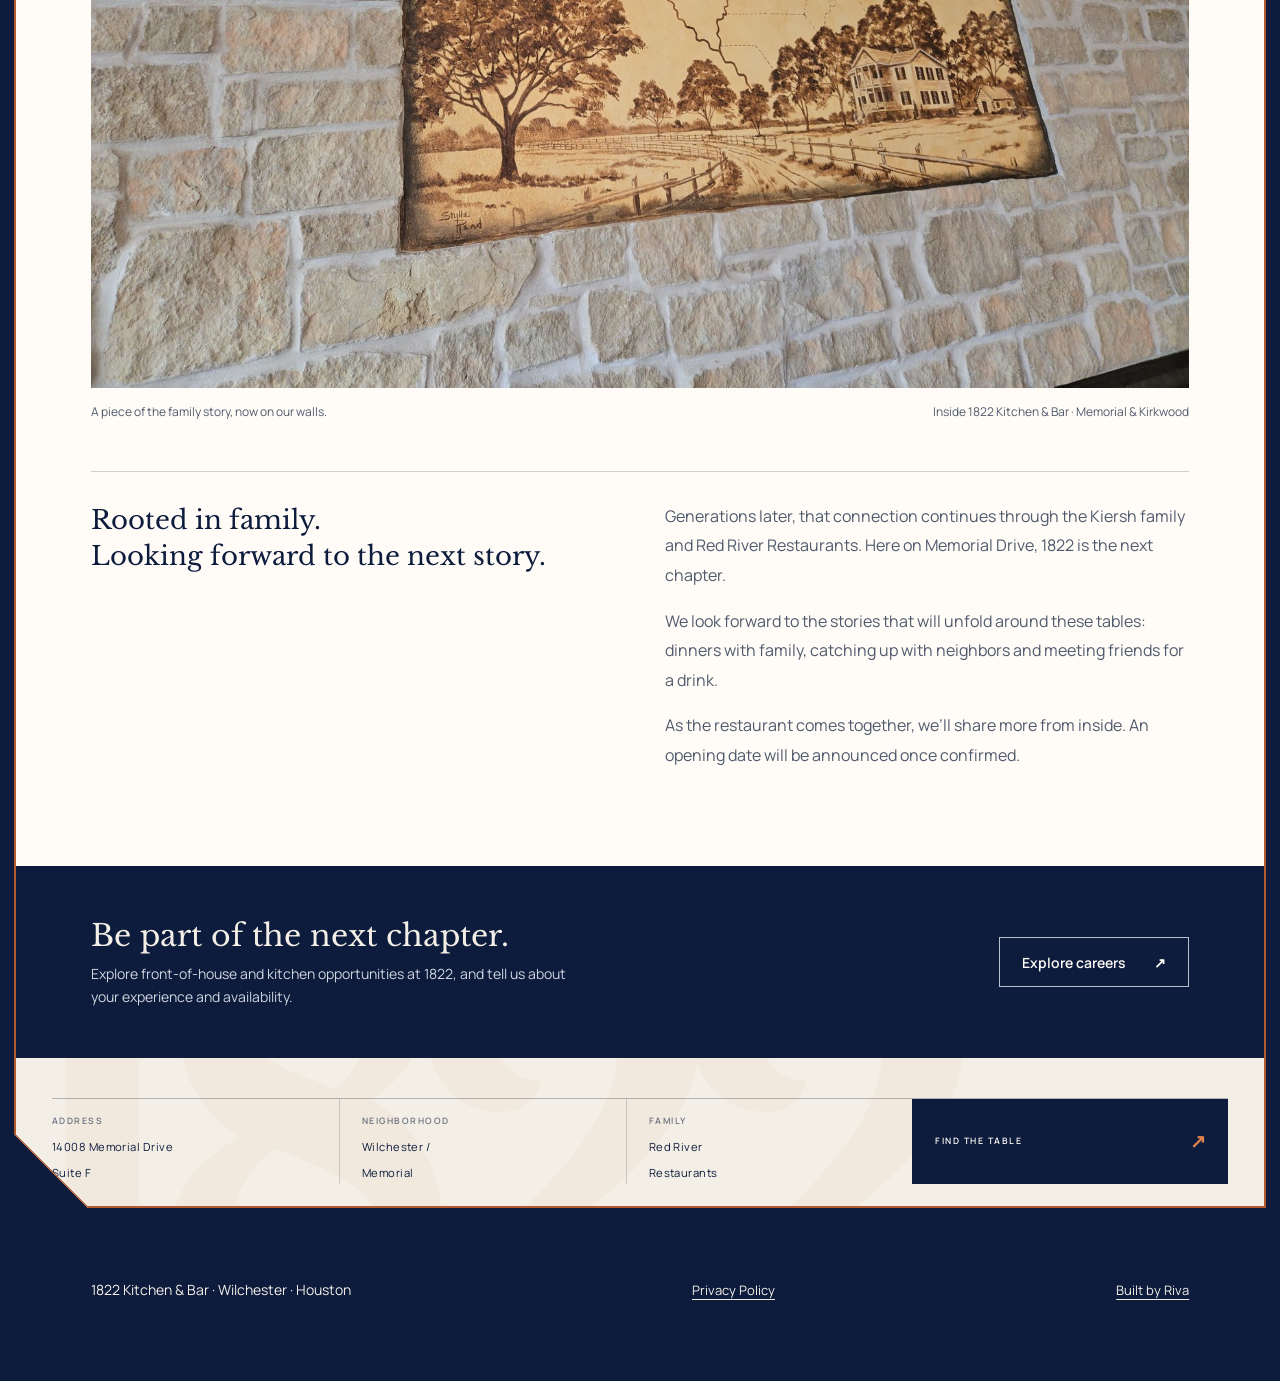
==== commit 259be76a: "Launch 1822 Careers, application intake, and approved brand updates Publish the approved Careers pag" ====
--- a/index.html
+++ b/index.html
@@ -8,22 +8,36 @@
   <meta name="robots" content="index, follow, max-image-preview:large">
   <title>1822 Kitchen & Bar | Coming to Wilchester</title>
   <link rel="canonical" href="https://1822kitchenandbar.com/">
-  <link rel="icon" href="assets/brand/favicon-drive-01.png" type="image/png">
+  <link rel="icon" href="/favicon.ico" sizes="16x16 32x32 48x48" type="image/x-icon">
+  <link rel="icon" href="/assets/brand/favicon-16-v1.png" sizes="16x16" type="image/png">
+  <link rel="icon" href="/assets/brand/favicon-32-v1.png" sizes="32x32" type="image/png">
+  <link rel="icon" href="/assets/brand/favicon-48-v1.png" sizes="48x48" type="image/png">
+  <link rel="apple-touch-icon" href="/apple-touch-icon.png" sizes="180x180">
+  <link rel="manifest" href="/site.webmanifest">
   <meta property="og:type" content="website">
   <meta property="og:site_name" content="1822 Kitchen & Bar">
   <meta property="og:title" content="1822 Kitchen & Bar | Coming to Wilchester">
   <meta property="og:description" content="Texas roots. A new table on Memorial Drive, coming soon to Wilchester in Houston.">
   <meta property="og:url" content="https://1822kitchenandbar.com/">
-  <meta property="og:image" content="https://1822kitchenandbar.com/hostess-stand.jpg">
-  <meta property="og:image:alt" content="The 1822 Kitchen & Bar host stand in Wilchester, Houston">
+  <meta property="og:image" content="https://1822kitchenandbar.com/assets/brand/1822-share-v1.png">
+  <meta property="og:image:secure_url" content="https://1822kitchenandbar.com/assets/brand/1822-share-v1.png">
+  <meta property="og:image:type" content="image/png">
+  <meta property="og:image:width" content="1200">
+  <meta property="og:image:height" content="630">
+  <meta property="og:image:alt" content="1822 Kitchen & Bar's approved badge on a navy background">
+  <meta property="og:locale" content="en_US">
   <meta name="twitter:card" content="summary_large_image">
   <meta name="twitter:title" content="1822 Kitchen & Bar | Coming to Wilchester">
   <meta name="twitter:description" content="Texas roots. A new table on Memorial Drive, coming soon to Wilchester in Houston.">
-  <meta name="twitter:image" content="https://1822kitchenandbar.com/hostess-stand.jpg">
+  <meta name="twitter:image" content="https://1822kitchenandbar.com/assets/brand/1822-share-v1.png">
+  <meta name="twitter:image:alt" content="1822 Kitchen & Bar's approved badge on a navy background">
   <link rel="preconnect" href="https://fonts.googleapis.com">
   <link rel="preconnect" href="https://fonts.gstatic.com" crossorigin>
   <link href="https://fonts.googleapis.com/css2?family=Libre+Baskerville:ital,wght@0,400;0,700;1,400&family=Manrope:wght@400;500;600&display=swap" rel="stylesheet">
   <link rel="stylesheet" href="styles.css">
+  <link rel="stylesheet" href="site-updates.css">
+  <script defer src="site-config.js"></script>
+  <script defer src="site.js"></script>
   <script type="application/ld+json">
     {
       "@context": "https://schema.org",
@@ -53,18 +67,17 @@
 <body>
   <a class="skip" href="#main">Skip to content</a>
 
-  <main class="stage" id="main">
+  <main class="stage long-page" id="main">
     <header class="masthead">
       <a class="brand" href="#main" aria-label="1822 Kitchen & Bar home">
-        <img src="assets/brand/primary-badge-web.png" alt="1822 Kitchen & Bar" width="1600" height="960">
+        <img src="assets/brand/header-badge-v1.webp" alt="1822 Kitchen & Bar" width="400" height="240">
       </a>
-      <p class="coordinates">Wilchester · Memorial<br>Houston, Texas</p>
-      <p class="opening"><span></span> Coming soon</p>
+      <nav class="site-nav" aria-label="Main navigation"><a href="#story">Our story</a><a href="careers/">Careers</a></nav>
     </header>
 
     <section class="hero" aria-labelledby="headline">
       <div class="hero-copy">
-        <p class="edition">Wilchester · Memorial · Houston, Texas</p>
+        <p class="edition">Coming soon · Wilchester · Houston, Texas</p>
         <h1 id="headline"><span>Texas roots.</span><strong>A new table on<br>Memorial Drive.</strong></h1>
         <p class="intro">Generations of family hospitality, taking a new place in Wilchester—at the heart of Houston’s Memorial area.</p>
       </div>
@@ -77,7 +90,17 @@
       </div>
     </section>
 
-    <footer class="information">
+    <section class="story" id="story" aria-labelledby="story-heading">
+      <p class="section-label">The story behind our name</p>
+      <div class="story-heading">
+        <h2 class="editorial-heading" id="story-heading">A year. A family.<br><em>A story to share.</em></h2>
+        <div class="body-copy"><p>1822 marks the year Jared Ellison Groce and his family arrived in Texas as part of Stephen F. Austin’s Old Three Hundred.</p><p>For owners Kevin and Ric Kiersh, that history is personal: Groce was their fourth great-grandfather. The name 1822 honors that family connection and their Texas roots.</p></div>
+      </div>
+      <figure class="mural"><img src="assets/photos/mural-1600.jpg" srcset="assets/photos/mural-800.jpg 800w, assets/photos/mural-1600.jpg 1600w" sizes="(max-width: 600px) calc(100vw - 64px), 88vw" alt="The 1822 family-history mural on a stone wall, showing a Texas map and the name Jared Ellison Groce" width="1600" height="1200" loading="lazy" decoding="async"><figcaption><span>A piece of the family story, now on our walls.</span><span>Inside 1822 Kitchen &amp; Bar · Memorial &amp; Kirkwood</span></figcaption></figure>
+      <div class="story-closing"><h3>Rooted in family.<br>Looking forward to the next story.</h3><div class="body-copy"><p>Generations later, that connection continues through the Kiersh family and Red River Restaurants. Here on Memorial Drive, 1822 is the next chapter.</p><p>We look forward to the stories that will unfold around these tables: dinners with family, catching up with neighbors and meeting friends for a drink.</p><p>As the restaurant comes together, we’ll share more from inside. An opening date will be announced once confirmed.</p></div></div>
+    </section>
+    <section class="careers-strip" aria-labelledby="team-heading"><div><h2 id="team-heading">Be part of the next chapter.</h2><p>Explore front-of-house and kitchen opportunities at 1822, and tell us about your experience and availability.</p></div><a class="button" href="careers/">Explore careers <span aria-hidden="true">↗</span></a></section>
+    <footer class="information" style="margin-top:40px">
       <div><span>Address</span><strong>14008 Memorial Drive<br>Suite F</strong></div>
       <div><span>Neighborhood</span><strong>Wilchester /<br>Memorial</strong></div>
       <div><span>Family</span><strong>Red River<br>Restaurants</strong></div>
@@ -87,8 +110,7 @@
     </footer>
   </main>
 
-  <p class="credit">1822 Kitchen &amp; Bar · Wilchester · Houston</p>
-  <p class="policy"><a href="https://redriverrestaurants.com/privacy-policy/">Privacy Policy</a></p>
+<footer class="site-footer" style="color:var(--paper)"><div class="footer-bottom"><p>1822 Kitchen &amp; Bar · Wilchester · Houston</p><a href="https://redriverrestaurants.com/privacy-policy/">Privacy Policy</a><a href="https://rivastrategies.com/">Built by Riva</a></div></footer>
   <script src="script.js"></script>
   <script defer src="analytics-events.js"></script>
 </body>
--- a/site-updates.css
+++ b/site-updates.css
@@ -0,0 +1,110 @@
+/* Extend the existing navy, copper, parchment and type system. */
+html { scroll-behavior: smooth; scroll-padding-top: 24px; }
+body { line-height: 1.6; }
+[hidden] { display: none !important; }
+:focus-visible { outline: 3px solid var(--copper); outline-offset: 4px; }
+.draft-banner { padding: 9px 16px 15px; color: var(--paper); text-align: center; font-size: 12px; letter-spacing: .04em; }
+.long-page { display: block; }
+.long-page .masthead { grid-template-columns: auto 1fr; align-items: center; padding: 24px clamp(22px, 5vw, 76px); }
+.long-page .brand { width: 135px; margin: 0; }
+.site-nav { display: flex; align-items: center; justify-content: flex-end; gap: clamp(16px, 3vw, 40px); padding-right: 30px; }
+.site-nav a { display: inline-flex; align-items: center; min-height: 48px; font-size: 14px; text-decoration: none; }
+.site-nav a:hover, .site-nav a[aria-current] { text-decoration: underline; text-underline-offset: 7px; }
+.long-page .hero { padding-top: 50px; padding-bottom: 85px; }
+.long-page .edition { font-size: 11px; line-height: 1.6; }
+.long-page .intro { font-size: 16px; color: #505a6d; }
+.button { display: inline-flex; min-height: 50px; align-items: center; justify-content: center; gap: 28px; padding: 13px 22px; border: 1px solid var(--navy); background: var(--navy); color: var(--paper-light); text-decoration: none; font: 600 14px/1.5 var(--sans); cursor: pointer; }
+.button:hover { background: var(--navy-soft); }
+.button:disabled { opacity: .55; cursor: not-allowed; }
+.text-link { display: inline-flex; align-items: center; min-height: 48px; text-underline-offset: 5px; font-size: 14px; }
+.hero-links { display: flex; flex-wrap: wrap; align-items: center; gap: 12px 28px; margin-top: 28px; }
+.story { position: relative; z-index: 2; padding: 80px clamp(24px, 6vw, 100px); border-top: 1px solid #c9c1b3; background: var(--paper-light); }
+.section-label { margin: 0 0 20px; color: #89431f; font-size: 11px; font-weight: 600; letter-spacing: .18em; text-transform: uppercase; }
+.story-heading { display: grid; grid-template-columns: 1fr 1fr; gap: 50px; align-items: end; margin-bottom: 40px; }
+.editorial-heading { margin: 0; font: 400 clamp(2rem, 4.2vw, 4.5rem)/1.14 var(--serif); letter-spacing: -.045em; }
+.editorial-heading em { color: var(--copper); font-weight: 400; }
+.body-copy { max-width: 58ch; color: #505a6d; font-size: 16px; line-height: 1.85; }
+.body-copy p:first-child { margin-top: 0; }
+.mural { margin: 0; }
+.mural img { width: 100%; height: auto; aspect-ratio: 4 / 3; }
+.mural figcaption { display: flex; justify-content: space-between; gap: 20px; margin-top: 14px; color: #505a6d; font-size: 12px; }
+.story-closing { display: grid; grid-template-columns: 1fr 1fr; gap: 50px; margin-top: 50px; padding-top: 30px; border-top: 1px solid #d8d0c2; }
+.story-closing h3 { margin: 0 0 20px; font: 400 26px/1.4 var(--serif); }
+.careers-strip { position: relative; z-index: 2; display: flex; justify-content: space-between; align-items: center; gap: 32px; padding: 50px clamp(24px, 6vw, 100px); background: var(--navy); color: var(--paper); }
+.careers-strip h2 { margin: 0 0 8px; font: 400 30px/1.3 var(--serif); }
+.careers-strip p { margin: 0; max-width: 55ch; font-size: 14px; color: #d0d4de; }
+.careers-strip .button { border-color: #b9c0d0; flex-shrink: 0; }
+.site-footer { position: relative; z-index: 2; padding: 40px clamp(24px, 6vw, 100px) 55px; }
+.footer-top { display: flex; justify-content: space-between; gap: 24px; flex-wrap: wrap; padding-bottom: 28px; border-bottom: 1px solid #c9c1b3; }
+.footer-top p, .footer-bottom p { margin: 0; font-size: 14px; }
+.footer-top strong { display: block; font-weight: 600; margin-bottom: 8px; }
+.footer-bottom { display: flex; align-items: center; justify-content: space-between; gap: 12px 28px; flex-wrap: wrap; padding-top: 20px; }
+.footer-bottom a { display: inline-flex; align-items: center; min-height: 44px; font-size: 13px; text-underline-offset: 4px; }
+.careers-hero { position: relative; z-index: 2; padding: 48px clamp(24px, 6vw, 100px) 60px; display: grid; grid-template-columns: 1.2fr 1fr; gap: 60px; align-items: center; }
+.careers-hero h1 { font: 400 clamp(2.6rem, 5.7vw, 6rem)/1.06 var(--serif); letter-spacing: -.05em; }
+.careers-hero h1 em { display: block; color: var(--copper); font-weight: 400; }
+.careers-photo { margin: 0; position: relative; padding: 12px 0 0 12px; }
+.careers-photo::before { content: ''; position: absolute; inset: 0 16px 16px 0; border: 1px solid var(--copper); }
+.careers-photo img { position: relative; width: 100%; height: auto; aspect-ratio: 1.15; object-fit: cover; }
+.application-section { position: relative; z-index: 2; display: grid; grid-template-columns: minmax(210px, .65fr) minmax(0, 1.35fr); gap: 64px; padding: 64px clamp(24px, 6vw, 100px); border-top: 1px solid #c9c1b3; background: var(--paper-light); }
+.application-sidebar h2 { font: 400 30px/1.3 var(--serif); margin: 0 0 24px; }
+.application-sidebar p { font-size: 14px; color: #505a6d; }
+.application-sidebar ol { padding-left: 20px; font-size: 14px; color: #505a6d; }
+.application-sidebar li { margin: 16px 0; padding-left: 6px; }
+.status-note { border-left: 2px solid var(--copper); padding-left: 18px; margin: 28px 0; }
+.application-form { min-width: 0; }
+.application-form fieldset { border: 0; padding: 0; margin: 0 0 36px; min-width: 0; }
+.application-form legend { width: 100%; padding: 0 0 16px; margin-bottom: 22px; border-bottom: 1px solid #d8d0c2; font: 400 24px/1.4 var(--serif); }
+.step-number { font: 600 12px var(--sans); color: #89431f; margin-right: 15px; }
+.form-grid { display: grid; grid-template-columns: repeat(2, minmax(0, 1fr)); gap: 22px; }
+.field-full { grid-column: 1 / -1; }
+.field label { display: block; margin: 0 0 8px; font-size: 14px; font-weight: 600; }
+.field label span { font-weight: 400; color: #59616e; }
+.field input, .field select, .field textarea { width: 100%; min-height: 50px; padding: 12px; border: 1px solid #a6a9af; border-radius: 0; background: white; color: var(--navy); font: 400 16px/1.5 var(--sans); }
+.field textarea { min-height: 120px; resize: vertical; }
+.field small, .form-note { display: block; margin: 8px 0 0; font-size: 12px; line-height: 1.7; color: #505a6d; }
+.checkline { display: flex; align-items: flex-start; gap: 12px; font-size: 14px; line-height: 1.7; }
+.checkline input { width: 22px; height: 22px; flex-shrink: 0; accent-color: var(--navy); margin: 2px 0 0; }
+.submit-row { display: flex; align-items: center; gap: 22px; margin-top: 26px; flex-wrap: wrap; }
+.submit-row p { margin: 0; color: #505a6d; font-size: 12px; }
+.form-feedback { padding: 24px; margin: 0 0 28px; border: 1px solid var(--navy); background: var(--paper); overflow-wrap: anywhere; }
+.form-feedback h3 { margin: 0 0 12px; font: 400 24px/1.3 var(--serif); }
+.form-feedback p { margin: 0; font-size: 14px; }
+.form-feedback.error { border-color: #982f24; }
+.application-form [aria-invalid="true"] { border-color: #982f24; }
+.honeypot { position: absolute; left: -9999px; width: 1px; height: 1px; overflow: hidden; }
+.resume-alternative { margin-top: 36px; padding-top: 24px; border-top: 1px solid #d8d0c2; }
+.resume-alternative h3 { margin: 0 0 12px; font: 400 24px/1.4 var(--serif); }
+.resume-alternative p { margin: 0; color: #505a6d; font-size: 14px; line-height: 1.85; }
+.resume-alternative a { display: block; padding: 8px 0; color: var(--navy); overflow-wrap: anywhere; text-underline-offset: 4px; }
+@media (min-width: 901px) and (max-width: 1200px) {
+  .long-page .hero { grid-template-columns: minmax(0, 1fr) minmax(0, 1fr); }
+  .long-page .intro { margin-left: 0; }
+}
+@media (max-width: 900px) {
+  .long-page .brand { width: 105px; }
+  .long-page .hero { padding-top: 28px; }
+  .careers-hero { gap: 32px; padding-top: 24px; }
+  .application-section { gap: 30px; grid-template-columns: 1fr; }
+  .application-sidebar { max-width: 65ch; }
+  .application-sidebar ol { display: none; }
+  .story-heading, .story-closing { grid-template-columns: 1fr; gap: 24px; }
+  .careers-strip { align-items: flex-start; flex-direction: column; }
+}
+@media (max-width: 600px) {
+  .long-page .masthead { padding: 18px 22px; gap: 10px; }
+  .long-page .brand { width: 94px; }
+  .site-nav { gap: 16px; padding-right: 8px; }
+  .site-nav a { font-size: 12px; }
+  .careers-hero { grid-template-columns: 1fr; padding: 24px 24px 40px; gap: 30px; }
+  .careers-hero h1 { font-size: clamp(2.5rem, 11.5vw, 3.8rem); }
+  .careers-photo img { aspect-ratio: 1.7; }
+  .application-section, .story { padding: 40px 24px; }
+  .form-grid { grid-template-columns: 1fr; gap: 18px; }
+  .application-form legend { font-size: 22px; }
+  .submit-row .button { width: 100%; }
+  .mural figcaption { flex-direction: column; gap: 4px; }
+  .story-closing { margin-top: 30px; }
+  .footer-bottom { align-items: flex-start; flex-direction: column; gap: 0; }
+}
+@media (prefers-reduced-motion: reduce) { html { scroll-behavior: auto; } }
